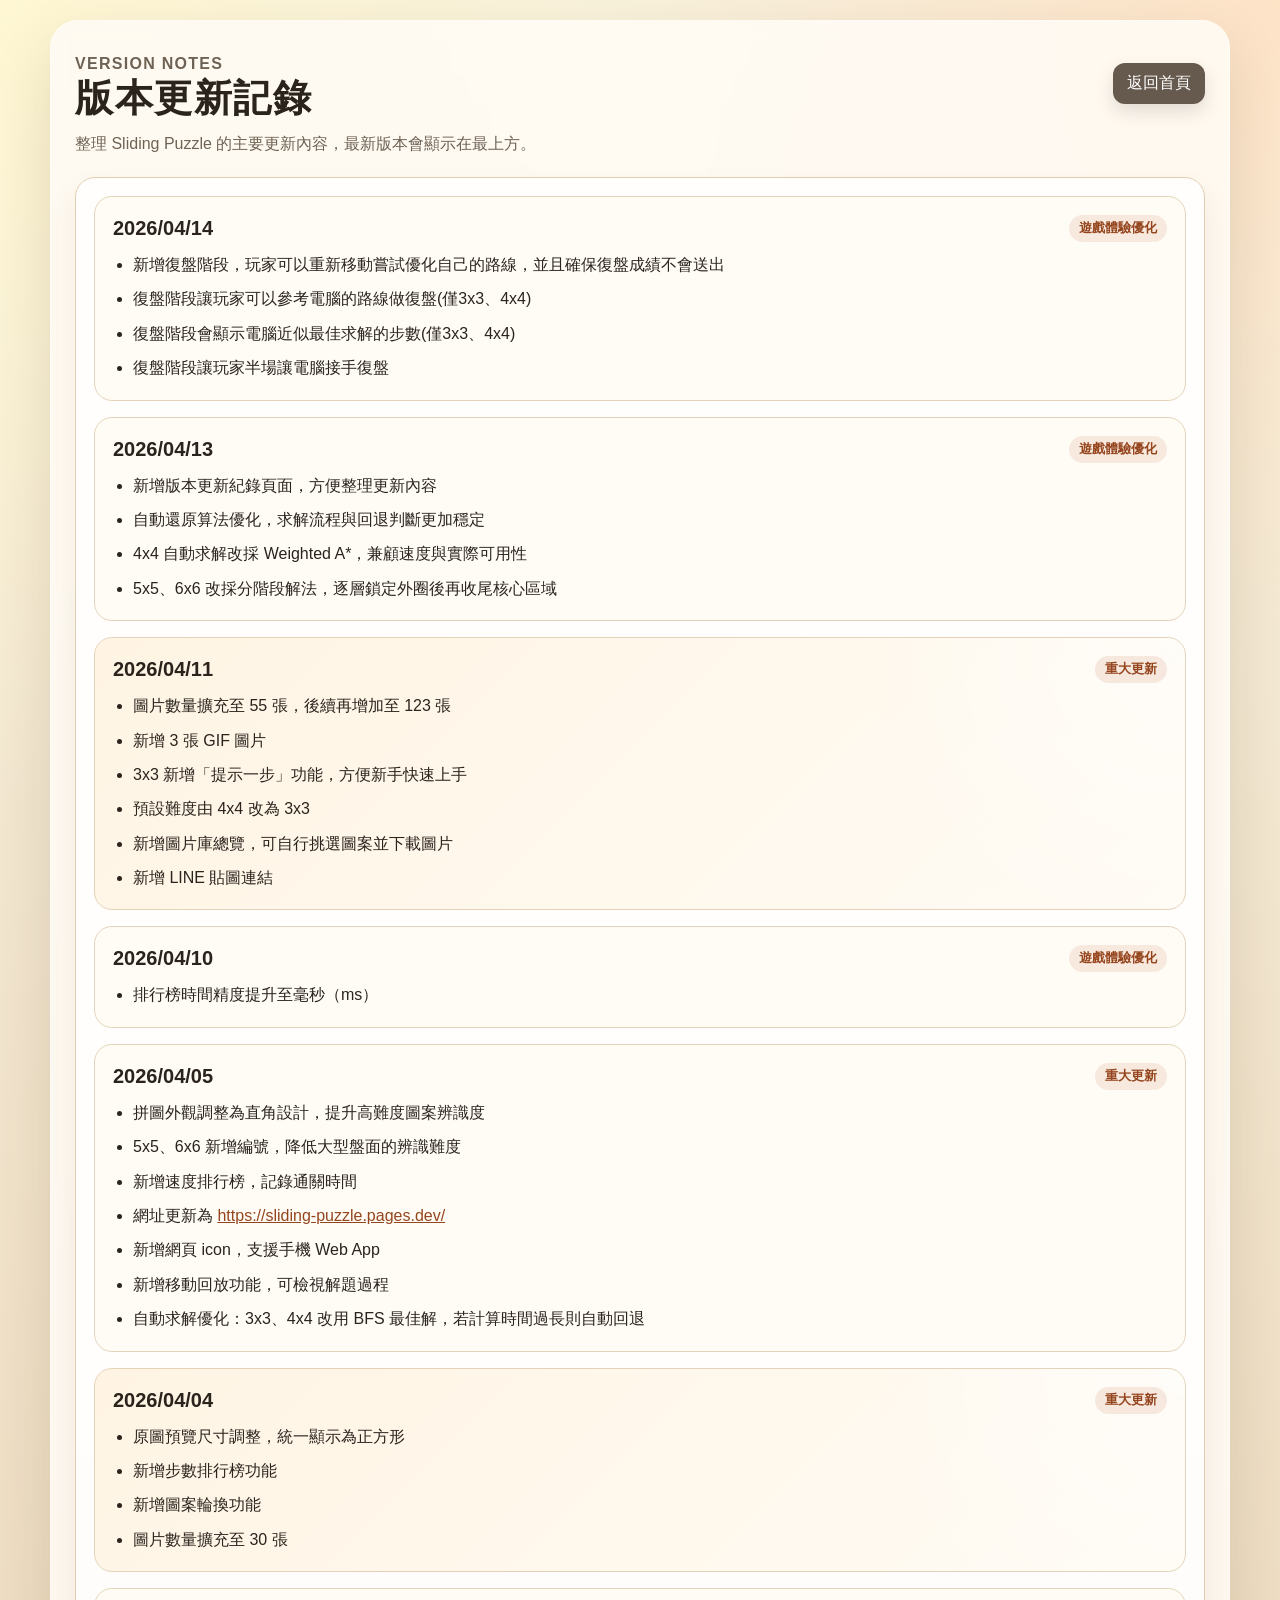
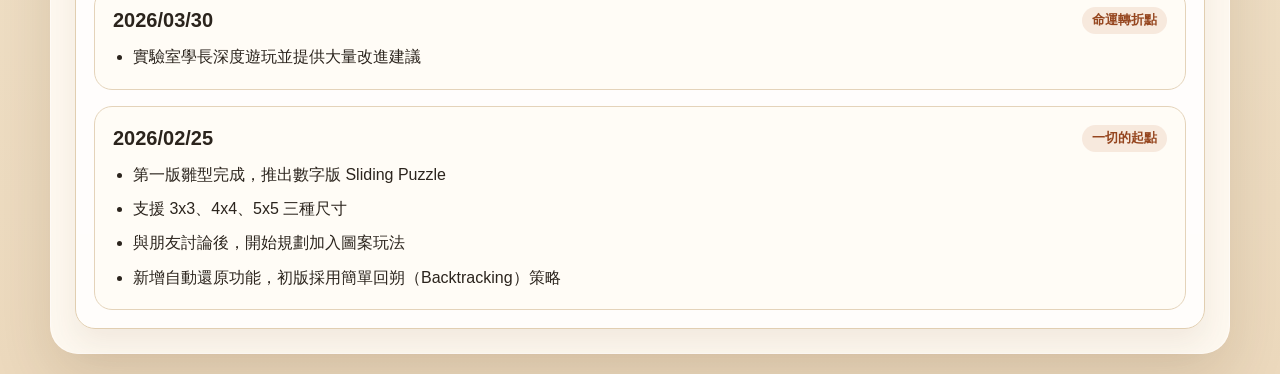
==== changelog.html @ 1080f8a4 "復盤優化" ====
<!DOCTYPE html>
<html lang="zh-Hant">
<head>
  <meta charset="UTF-8">
  <meta name="viewport" content="width=device-width, initial-scale=1.0, maximum-scale=1.0, user-scalable=no">
  <title>版本更新 | Sliding Puzzle</title>
  <link rel="stylesheet" href="styles.css">
  <link rel="icon" href="/icon.png">
  <link rel="apple-touch-icon" href="/icon.png">
</head>
<body>
  <main class="app">
    <header class="header">
      <div class="header-top">
        <div>
          <p class="promo-eyebrow">Version Notes</p>
          <h1>版本更新記錄</h1>
          <p>整理 Sliding Puzzle 的主要更新內容，最新版本會顯示在最上方。</p>
        </div>
        <div class="promo-actions">
          <a class="button-link button-link-secondary" href="index.html">返回首頁</a>
        </div>
      </div>
    </header>

    <section class="panel changelog-panel" aria-label="版本更新記錄">
      <div class="changelog-list">
        <article class="changelog-entry">
          <div class="changelog-heading">
            <h2>2026/04/14</h2>
            <span class="changelog-badge">遊戲體驗優化</span>
          </div>
          <ul class="changelog-items">
            <li>新增復盤階段，玩家可以重新移動嘗試優化自己的路線，並且確保復盤成績不會送出</li>
            <li>復盤階段讓玩家可以參考電腦的路線做復盤(僅3x3、4x4)</li>
            <li>復盤階段會顯示電腦近似最佳求解的步數(僅3x3、4x4)</li>
            <li>復盤階段讓玩家半場讓電腦接手復盤</li>
          </ul>
        </article>

        <article class="changelog-entry">
          <div class="changelog-heading">
            <h2>2026/04/13</h2>
            <span class="changelog-badge">遊戲體驗優化</span>
          </div>
          <ul class="changelog-items">
            <li>新增版本更新紀錄頁面，方便整理更新內容</li>
            <li>自動還原算法優化，求解流程與回退判斷更加穩定</li>
            <li>4x4 自動求解改採 Weighted A*，兼顧速度與實際可用性</li>
            <li>5x5、6x6 改採分階段解法，逐層鎖定外圈後再收尾核心區域</li>
          </ul>
        </article>

        <article class="changelog-entry changelog-entry-major">
          <div class="changelog-heading">
            <h2>2026/04/11</h2>
            <span class="changelog-badge">重大更新</span>
          </div>
          <ul class="changelog-items">
            <li>圖片數量擴充至 55 張，後續再增加至 123 張</li>
            <li>新增 3 張 GIF 圖片</li>
            <li>3x3 新增「提示一步」功能，方便新手快速上手</li>
            <li>預設難度由 4x4 改為 3x3</li>
            <li>新增圖片庫總覽，可自行挑選圖案並下載圖片</li>
            <li>新增 LINE 貼圖連結</li>
          </ul>
        </article>

        <article class="changelog-entry">
          <div class="changelog-heading">
            <h2>2026/04/10</h2>
            <span class="changelog-badge">遊戲體驗優化</span>
          </div>
          <ul class="changelog-items">
            <li>排行榜時間精度提升至毫秒（ms）</li>
          </ul>
        </article>

        <article class="changelog-entry">
          <div class="changelog-heading">
            <h2>2026/04/05</h2>
            <span class="changelog-badge">重大更新</span>
          </div>
          <ul class="changelog-items">
            <li>拼圖外觀調整為直角設計，提升高難度圖案辨識度</li>
            <li>5x5、6x6 新增編號，降低大型盤面的辨識難度</li>
            <li>新增速度排行榜，記錄通關時間</li>
            <li>網址更新為 <a href="https://sliding-puzzle.pages.dev/" target="_blank" rel="noreferrer noopener">https://sliding-puzzle.pages.dev/</a></li>
            <li>新增網頁 icon，支援手機 Web App</li>
            <li>新增移動回放功能，可檢視解題過程</li>
            <li>自動求解優化：3x3、4x4 改用 BFS 最佳解，若計算時間過長則自動回退</li>
          </ul>
        </article>

        <article class="changelog-entry changelog-entry-major">
          <div class="changelog-heading">
            <h2>2026/04/04</h2>
            <span class="changelog-badge">重大更新</span>
          </div>
          <ul class="changelog-items">
            <li>原圖預覽尺寸調整，統一顯示為正方形</li>
            <li>新增步數排行榜功能</li>
            <li>新增圖案輪換功能</li>
            <li>圖片數量擴充至 30 張</li>
          </ul>
        </article>

        <article class="changelog-entry">
          <div class="changelog-heading">
            <h2>2026/03/30</h2>
            <span class="changelog-badge">命運轉折點</span>
          </div>
          <ul class="changelog-items">
            <li>實驗室學長深度遊玩並提供大量改進建議</li>
          </ul>
        </article>

        <article class="changelog-entry">
          <div class="changelog-heading">
            <h2>2026/02/25</h2>
            <span class="changelog-badge">一切的起點</span>
          </div>
          <ul class="changelog-items">
            <li>第一版雛型完成，推出數字版 Sliding Puzzle</li>
            <li>支援 3x3、4x4、5x5 三種尺寸</li>
            <li>與朋友討論後，開始規劃加入圖案玩法</li>
            <li>新增自動還原功能，初版採用簡單回朔（Backtracking）策略</li>
          </ul>
        </article>
      </div>
    </section>
  </main>
</body>
</html>
---- styles.css ----
:root {
  --bg-top: #f8f1de;
  --bg-bottom: #ecd9bd;
  --panel: rgba(255, 251, 244, 0.9);
  --panel-border: #e1ceb1;
  --ink: #2b241d;
  --muted: #6e6254;
  --accent: #bc5d2d;
  --accent-dark: #95451e;
  --secondary: #66594d;
  --secondary-dark: #51463d;
  --success: #2f7b57;
  --success-dark: #235b40;
  --grid: #e6d7bf;
  --tile: #fffdf8;
  --highlight: #fff1dc;
}

* {
  box-sizing: border-box;
}

body {
  margin: 0;
  min-height: 100vh;
  font-family: "Segoe UI", "Noto Sans TC", sans-serif;
  color: var(--ink);
  background:
    radial-gradient(circle at top left, rgba(255, 247, 210, 0.95) 0%, transparent 34%),
    radial-gradient(circle at top right, rgba(255, 224, 193, 0.8) 0%, transparent 28%),
    linear-gradient(180deg, var(--bg-top) 0%, var(--bg-bottom) 100%);
  padding: 20px;
}

.app {
  width: min(1180px, 100%);
  margin: 0 auto;
  background: var(--panel);
  backdrop-filter: blur(10px);
  border: 1px solid rgba(255, 255, 255, 0.45);
  border-radius: 28px;
  padding: 24px;
  box-shadow: 0 24px 60px rgba(73, 46, 16, 0.14);
  overflow-x: clip;
}

.header h1 {
  margin: 0;
  font-size: clamp(2rem, 3vw, 2.6rem);
  letter-spacing: 0.04em;
}

.header-top {
  display: flex;
  justify-content: space-between;
  gap: 18px;
  align-items: flex-start;
}

.header p {
  margin: 10px 0 0;
  color: var(--muted);
  font-size: 1rem;
}

.button-link {
  display: inline-flex;
  align-items: center;
  justify-content: center;
  text-decoration: none;
  border-radius: 12px;
  transition:
    transform 0.12s ease,
    background-color 0.15s ease,
    box-shadow 0.15s ease;
}

.spotlight-grid {
  display: grid;
  grid-template-columns: repeat(2, minmax(0, 1fr));
  gap: 18px;
  margin-top: 22px;
}

.promo-eyebrow {
  margin: 0;
  color: var(--accent-dark);
  font-size: 0.84rem;
  font-weight: 800;
  letter-spacing: 0.08em;
  text-transform: uppercase;
}

.promo-card h2,
.media-detail-title {
  margin: 8px 0 0;
  font-size: clamp(1.3rem, 2vw, 1.7rem);
}

.promo-copy,
.media-detail-text {
  margin: 10px 0 0;
  color: var(--muted);
  line-height: 1.7;
}

.promo-actions,
.selected-actions {
  display: flex;
  flex-wrap: wrap;
  gap: 10px;
  margin-top: 18px;
}

.compact-links {
  gap: 12px;
}

.spotlight-link {
  min-height: 52px;
  font-weight: 800;
  font-size: 1rem;
}

.spotlight-link-full {
  grid-column: 1 / -1;
}

.layout {
  display: grid;
  grid-template-columns: minmax(300px, 360px) minmax(0, 1fr);
  gap: 22px;
  margin-top: 22px;
  align-items: start;
}

.sidebar,
.game-area {
  min-width: 0;
}

.sidebar {
  display: grid;
  gap: 16px;
}

.panel {
  background: rgba(255, 255, 255, 0.74);
  border: 1px solid var(--panel-border);
  border-radius: 20px;
  padding: 18px;
  box-shadow: 0 14px 30px rgba(83, 57, 27, 0.08);
}

.panel-header {
  display: flex;
  justify-content: space-between;
  gap: 12px;
  align-items: center;
}

.panel-header h2 {
  margin: 0;
  font-size: 1.1rem;
}

.panel-actions {
  display: flex;
  flex-wrap: wrap;
  gap: 10px;
  justify-content: flex-end;
}

.field-group + .field-group {
  margin-top: 16px;
}

.field-group label,
.status-label {
  display: inline-block;
  font-weight: 700;
  margin-bottom: 8px;
}

.field-hint {
  margin: 8px 0 0;
  color: var(--muted);
  font-size: 0.9rem;
  min-height: 1.3em;
}

.inline-field {
  display: flex;
  gap: 10px;
}

input,
select,
button {
  font: inherit;
}

input,
select {
  width: 100%;
  border: 1px solid #d6c4a9;
  border-radius: 12px;
  padding: 10px 12px;
  background: #fffdf9;
  color: var(--ink);
}

button {
  border: 1px solid transparent;
  border-radius: 12px;
  padding: 10px 14px;
  color: #fff;
  background: var(--accent);
  cursor: pointer;
  transition:
    transform 0.12s ease,
    background-color 0.15s ease,
    box-shadow 0.15s ease;
  box-shadow: 0 8px 18px rgba(188, 93, 45, 0.22);
}

button:hover:not(:disabled),
.button-link:hover {
  transform: translateY(-1px);
  background: var(--accent-dark);
}

button:disabled {
  opacity: 0.55;
  cursor: not-allowed;
  transform: none;
  box-shadow: none;
}

.secondary-btn {
  background: var(--secondary);
  box-shadow: 0 8px 18px rgba(102, 89, 77, 0.18);
}

.secondary-btn:hover:not(:disabled) {
  background: var(--secondary-dark);
}

.button-link {
  padding: 10px 14px;
  color: #fff;
  background: var(--accent);
  box-shadow: 0 8px 18px rgba(188, 93, 45, 0.22);
}

.button-link-secondary {
  background: var(--secondary);
  box-shadow: 0 8px 18px rgba(102, 89, 77, 0.18);
}

.button-link-secondary:hover {
  background: var(--secondary-dark);
}

.success-btn {
  background: var(--success);
  box-shadow: 0 8px 18px rgba(47, 123, 87, 0.22);
}

.success-btn:hover:not(:disabled) {
  background: var(--success-dark);
}

.ghost-btn {
  color: var(--secondary);
  background: rgba(255, 255, 255, 0.8);
  border-color: #d8c6ad;
  box-shadow: none;
}

.ghost-btn:hover:not(:disabled) {
  background: #fff;
}

.button-row {
  margin-top: 18px;
  display: grid;
  gap: 10px;
}

.status-panel {
  display: grid;
  gap: 12px;
}

.status-actions {
  display: flex;
  flex-wrap: wrap;
  gap: 10px;
  justify-content: flex-end;
}

.status-actions button {
  min-width: 160px;
}

.replay-controls {
  display: flex;
  flex-wrap: wrap;
  align-items: center;
  justify-content: center;
  gap: 10px;
}

.replay-meta {
  color: var(--muted);
  font-weight: 700;
  font-size: 0.95rem;
}

.replay-status {
  min-width: 68px;
  text-align: center;
  color: var(--muted);
  font-weight: 700;
}

.replay-arrow-btn {
  width: 46px;
  min-width: 46px;
  height: 46px;
  padding: 0;
  font-size: 1.25rem;
  line-height: 1;
}

.review-mode-btn {
  min-width: 124px;
}

.replay-toggle-btn {
  min-width: 148px;
}

.review-solve-btn {
  min-width: 156px;
}

.status-item {
  display: flex;
  align-items: baseline;
  justify-content: space-between;
  gap: 12px;
  padding-bottom: 10px;
  border-bottom: 1px solid rgba(225, 206, 177, 0.75);
}

.status-item strong {
  font-size: 1.1rem;
}

.message,
.rank-update-status {
  margin: 0;
  min-height: 1.5em;
  font-weight: 700;
}

.message {
  color: var(--success-dark);
}

.rank-update-status {
  color: var(--muted);
  font-weight: 600;
}

.preview-frame {
  aspect-ratio: 1;
  width: min(100%, 300px);
  margin: 0 auto;
  border-radius: 18px;
  border: 1px solid #ead8bd;
  background:
    linear-gradient(45deg, rgba(232, 215, 190, 0.35) 25%, transparent 25%),
    linear-gradient(-45deg, rgba(232, 215, 190, 0.35) 25%, transparent 25%),
    linear-gradient(45deg, transparent 75%, rgba(232, 215, 190, 0.35) 75%),
    linear-gradient(-45deg, transparent 75%, rgba(232, 215, 190, 0.35) 75%);
  background-size: 28px 28px;
  background-position: 0 0, 0 14px, 14px -14px, -14px 0;
  display: grid;
  place-items: center;
  overflow: hidden;
}

.preview img {
  width: 100%;
  height: 100%;
  object-fit: contain;
  display: block;
  background: rgba(255, 255, 255, 0.8);
}

.game-area {
  display: grid;
  min-width: 0;
  gap: 16px;
}

.board-wrap {
  display: grid;
  place-items: center;
  min-height: 100%;
  width: 100%;
  min-width: 0;
  background:
    radial-gradient(circle at top, rgba(255, 249, 235, 0.8), rgba(255, 255, 255, 0.2)),
    rgba(250, 242, 231, 0.7);
  border: 1px solid var(--panel-border);
  border-radius: 24px;
  padding: 16px;
  overflow: hidden;
}

.board {
  width: min(100%, 720px);
  max-width: 100%;
  aspect-ratio: 1;
  display: grid;
  gap: 4px;
  padding: 8px;
  background: linear-gradient(180deg, #eadfcf 0%, var(--grid) 100%);
  border: 1px solid #dfceb4;
  border-radius: 12px;
  box-shadow: inset 0 1px 0 rgba(255, 255, 255, 0.55);
}

.board[data-size="5"],
.board[data-size="6"] {
  gap: 3px;
  padding: 6px;
}

.tile {
  position: relative;
  border: 0;
  border-radius: 0;
  background-color: var(--tile);
  background-repeat: no-repeat;
  background-origin: border-box;
  box-shadow:
    0 1px 0 rgba(0, 0, 0, 0.04),
    0 4px 10px rgba(65, 44, 24, 0.12);
  cursor: pointer;
  transition: transform 0.08s ease, box-shadow 0.12s ease;
  overflow: hidden;
}

.tile::after {
  content: "";
  position: absolute;
  inset: 0;
  border: 3px solid rgba(255, 255, 255, 0);
  pointer-events: none;
}

.tile.hint-target::after {
  animation: hint-flash 3s linear 1;
}

.tile:hover {
  transform: translateY(-1px);
  box-shadow:
    0 1px 0 rgba(0, 0, 0, 0.04),
    0 6px 14px rgba(65, 44, 24, 0.16);
}

.tile:focus-visible {
  outline: 3px solid #4f9dff;
  outline-offset: 2px;
}

.tile.empty {
  background: rgba(255, 255, 255, 0.25);
  border: 1px dashed rgba(111, 98, 83, 0.34);
  box-shadow: none;
  cursor: default;
}

.tile-index {
  position: absolute;
  top: 4px;
  left: 4px;
  min-width: 1.8em;
  padding: 1px 4px;
  background: rgba(43, 36, 29, 0.74);
  color: #fff;
  font-size: clamp(0.55rem, 1.8vw, 0.72rem);
  line-height: 1.2;
  text-align: center;
  pointer-events: none;
}

.tile.empty .tile-index {
  background: rgba(102, 89, 77, 0.68);
}

@keyframes hint-flash {
  0%, 8%, 16%, 24%, 32%, 40%, 48%, 56%, 64%, 72%, 80%, 88% {
    border-color: rgba(255, 255, 255, 0.96);
    box-shadow: inset 0 0 0 1px rgba(255, 255, 255, 0.96);
  }

  8.01%, 16.01%, 24.01%, 32.01%, 40.01%, 48.01%, 56.01%, 64.01%, 72.01%, 80.01%, 88.01%, 100% {
    border-color: rgba(255, 255, 255, 0);
    box-shadow: none;
  }
}

.leaderboard-panel {
  margin-top: 22px;
}

.leaderboard-list {
  list-style: none;
  padding: 0;
  margin: 14px 0 0;
  display: grid;
  gap: 10px;
}

.leaderboard-item {
  display: grid;
  grid-template-columns: auto minmax(0, 1fr);
  gap: 10px 12px;
  align-items: center;
  padding: 12px 14px;
  border-radius: 14px;
  background: rgba(255, 248, 238, 0.9);
  border: 1px solid #ead8bf;
}

.leaderboard-item.current-player {
  background: var(--highlight);
}

.leaderboard-rank {
  width: 30px;
  height: 30px;
  display: grid;
  place-items: center;
  border-radius: 999px;
  font-weight: 800;
  background: #fff;
  border: 1px solid #e6d4bc;
}

.leaderboard-name {
  font-weight: 700;
}

.leaderboard-meta {
  color: var(--muted);
  font-size: 0.92rem;
}

.leaderboard-empty {
  color: var(--muted);
  text-align: center;
  padding: 14px;
  border: 1px dashed #dbc7ad;
  border-radius: 14px;
}

.changelog-panel {
  margin-top: 22px;
}

.changelog-list {
  display: grid;
  gap: 16px;
}

.changelog-entry {
  padding: 18px;
  border-radius: 18px;
  border: 1px solid #e4d3ba;
  background: rgba(255, 252, 246, 0.92);
}

.changelog-entry-major {
  background:
    radial-gradient(circle at top right, rgba(255, 255, 255, 0.55), transparent 28%),
    linear-gradient(135deg, rgba(255, 244, 227, 0.98), rgba(255, 251, 244, 0.98));
}

.changelog-heading {
  display: flex;
  flex-wrap: wrap;
  align-items: center;
  justify-content: space-between;
  gap: 10px;
  margin-bottom: 10px;
}

.changelog-heading h2 {
  margin: 0;
  font-size: 1.25rem;
}

.changelog-badge {
  padding: 5px 10px;
  border-radius: 999px;
  background: rgba(188, 93, 45, 0.12);
  color: var(--accent-dark);
  font-size: 0.8rem;
  font-weight: 800;
}

.changelog-items {
  margin: 0;
  padding-left: 20px;
  display: grid;
  gap: 8px;
  line-height: 1.65;
}

.changelog-items a {
  color: var(--accent-dark);
}

.gallery-grid-panel,
.media-detail-panel {
  margin-top: 22px;
}

.gallery-status {
  margin: 0;
}

.media-grid {
  display: grid;
  grid-template-columns: repeat(auto-fill, minmax(132px, 1fr));
  gap: 14px;
  margin-top: 14px;
}

.media-card {
  border: 1px solid #dfceb6;
  border-radius: 18px;
  padding: 10px;
  background: rgba(255, 255, 255, 0.88);
  box-shadow: none;
  color: var(--ink);
  display: grid;
  gap: 10px;
}

.media-card.active {
  border-color: var(--accent);
  background: #fff7ee;
  box-shadow: 0 10px 24px rgba(188, 93, 45, 0.14);
}

.media-thumb {
  width: 100%;
  aspect-ratio: 1;
  object-fit: cover;
  display: block;
  border-radius: 12px;
  background: rgba(244, 237, 226, 0.95);
}

.media-card-meta {
  display: grid;
  gap: 6px;
  text-align: left;
}

.media-inline-detail {
  grid-column: 1 / -1;
  border: 1px solid #e7d6bd;
  border-radius: 20px;
  padding: 16px;
  background: rgba(255, 250, 242, 0.96);
  box-shadow: inset 0 1px 0 rgba(255, 255, 255, 0.7);
}

.media-type-badge {
  width: fit-content;
  padding: 4px 8px;
  border-radius: 999px;
  background: rgba(188, 93, 45, 0.12);
  color: var(--accent-dark);
  font-size: 0.78rem;
  font-weight: 700;
}

.media-detail-layout {
  display: grid;
  grid-template-columns: minmax(0, 1.05fr) minmax(280px, 0.95fr);
  gap: 18px;
  align-items: start;
}

.media-preview-frame {
  aspect-ratio: 1;
  border-radius: 20px;
  overflow: hidden;
  border: 1px solid #ead8bd;
  background:
    linear-gradient(45deg, rgba(232, 215, 190, 0.32) 25%, transparent 25%),
    linear-gradient(-45deg, rgba(232, 215, 190, 0.32) 25%, transparent 25%),
    linear-gradient(45deg, transparent 75%, rgba(232, 215, 190, 0.32) 75%),
    linear-gradient(-45deg, transparent 75%, rgba(232, 215, 190, 0.32) 75%);
  background-size: 28px 28px;
  background-position: 0 0, 0 14px, 14px -14px, -14px 0;
}

.media-preview {
  width: 100%;
  height: 100%;
  object-fit: contain;
  display: block;
  background: rgba(255, 255, 255, 0.82);
}

.media-detail-copy {
  display: grid;
  gap: 10px;
  align-content: start;
}

@media (max-width: 960px) {
  .spotlight-grid,
  .media-detail-layout {
    grid-template-columns: 1fr;
  }

  .compact-links {
    grid-template-columns: repeat(2, minmax(0, 1fr));
  }

  .layout {
    grid-template-columns: 1fr;
  }

  .board {
    width: min(100%, 680px);
  }
}

@media (max-width: 600px) {
  body {
    padding: 12px;
  }

  .app {
    padding: 16px;
    border-radius: 20px;
  }

  .panel,
  .board-wrap {
    padding: 14px;
  }

  .game-area {
    gap: 14px;
  }

  .inline-field,
  .panel-header,
  .header-top {
    flex-direction: column;
    align-items: stretch;
  }

  .panel-actions {
    justify-content: stretch;
  }

  .panel-actions button {
    width: 100%;
  }

  .status-actions {
    justify-content: stretch;
  }

  .status-actions button {
    width: 100%;
    min-width: 0;
  }

  .replay-controls {
    gap: 8px;
  }

  .board {
    width: 100%;
    gap: 3px;
    padding: 6px;
    border-radius: 10px;
  }

  .board[data-size="5"],
  .board[data-size="6"] {
    gap: 2px;
    padding: 5px;
  }

  .tile-index {
    top: 2px;
    left: 2px;
    padding: 1px 3px;
    font-size: 0.52rem;
  }

  .leaderboard-panel {
    margin-top: 16px;
  }

  .spotlight-grid,
  .gallery-grid-panel,
  .media-detail-panel,
  .changelog-panel {
    margin-top: 16px;
  }

  .media-grid {
    grid-template-columns: repeat(2, minmax(0, 1fr));
  }

  .media-inline-detail {
    padding: 14px;
  }
}
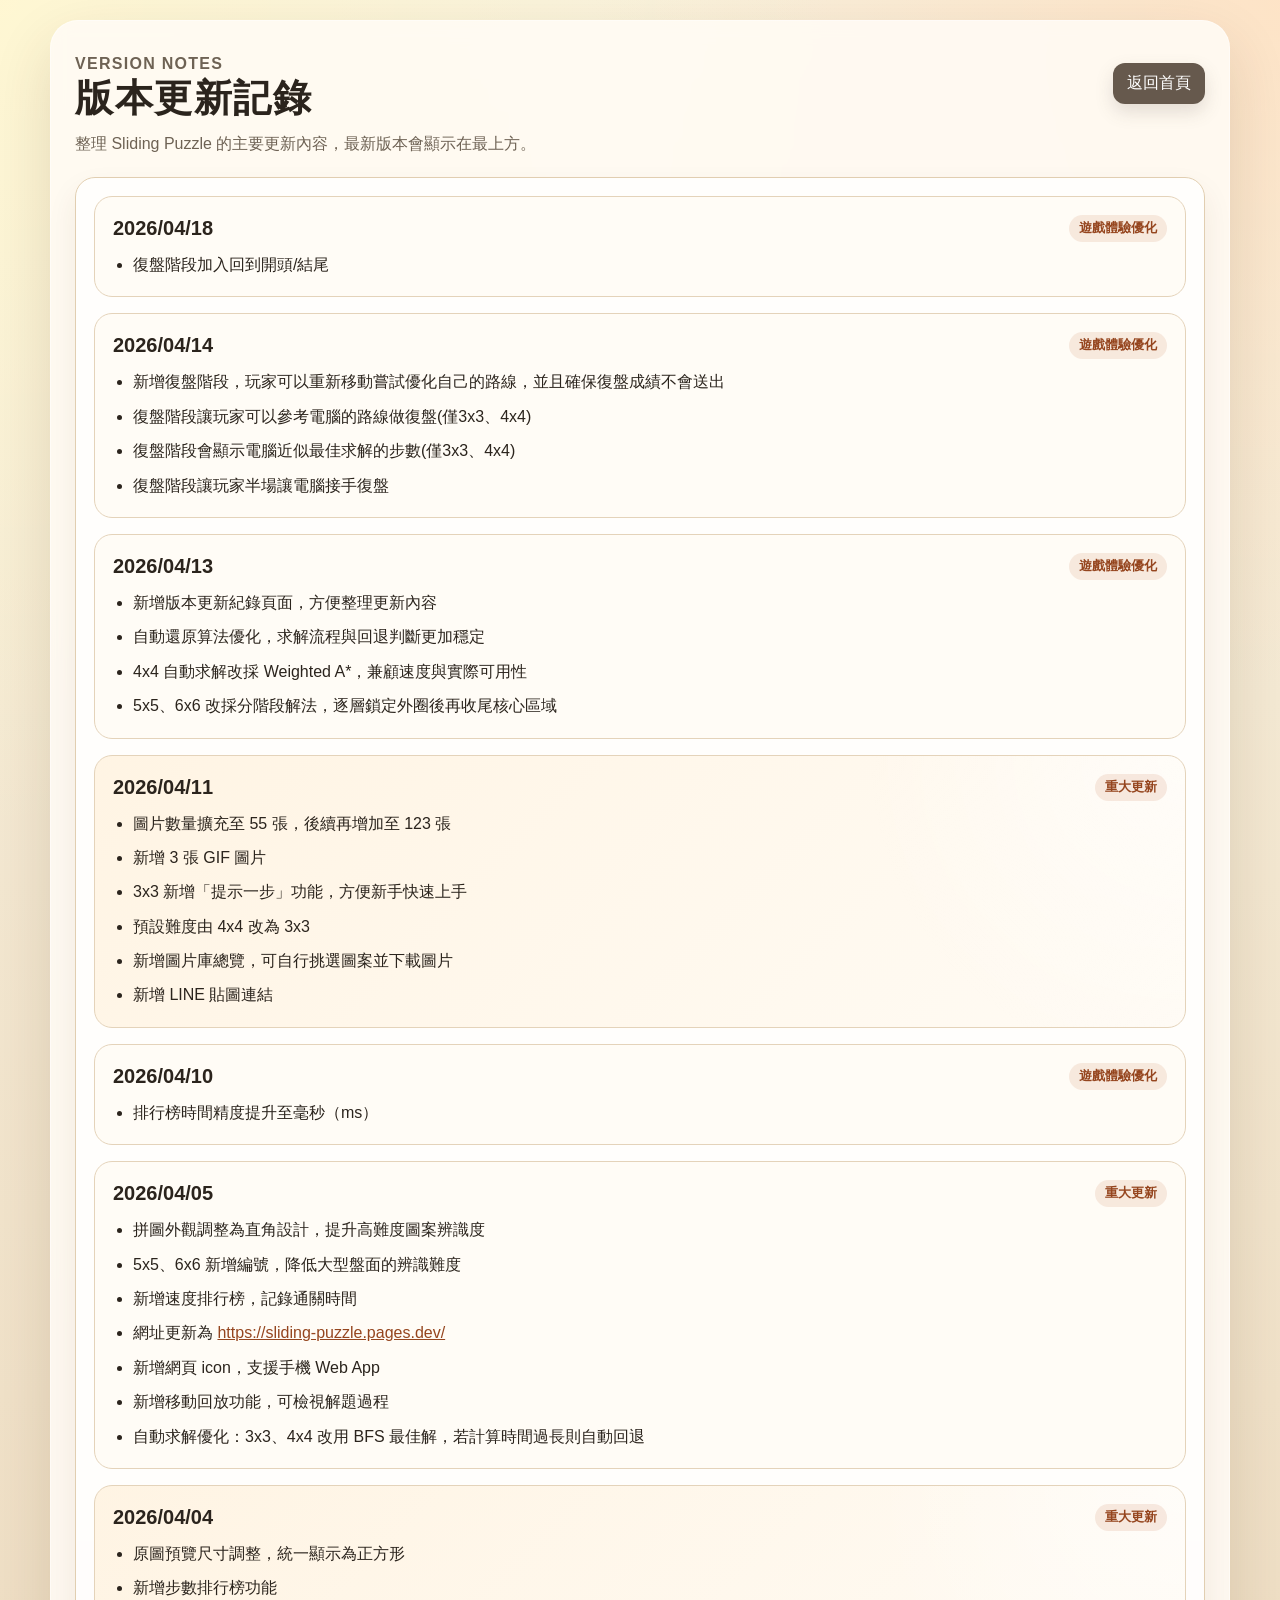
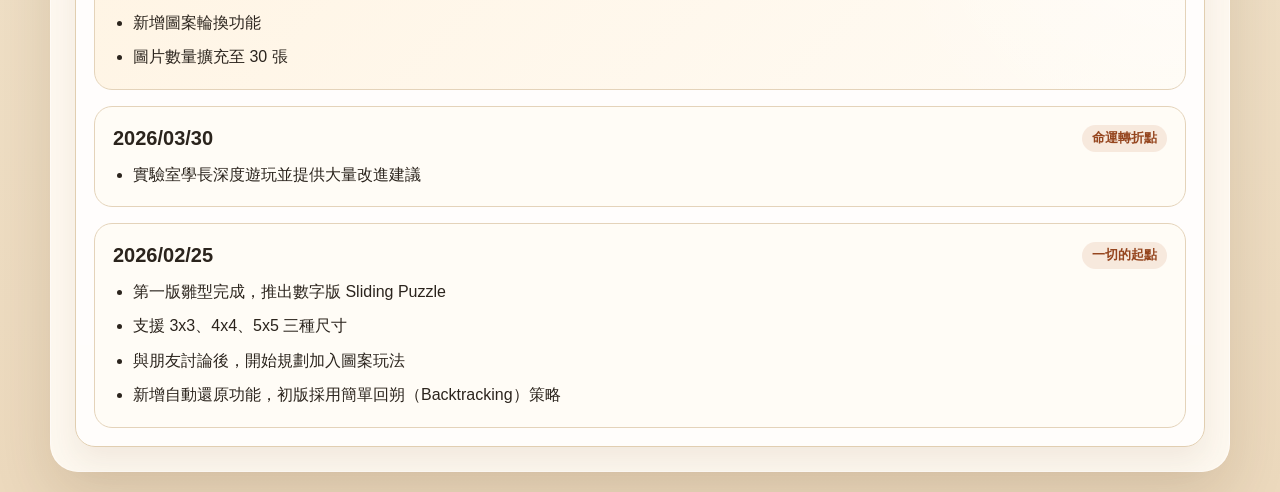
==== commit 9ab1aaf3: "內容" ====
--- a/changelog.html
+++ b/changelog.html
@@ -25,6 +25,16 @@
 
     <section class="panel changelog-panel" aria-label="版本更新記錄">
       <div class="changelog-list">
+        <article class="changelog-entry">
+          <div class="changelog-heading">
+            <h2>2026/04/18</h2>
+            <span class="changelog-badge">遊戲體驗優化</span>
+          </div>
+          <ul class="changelog-items">
+            <li>復盤階段加入回到開頭/結尾</li>
+          </ul>
+        </article>
+
         <article class="changelog-entry">
           <div class="changelog-heading">
             <h2>2026/04/14</h2>
--- a/styles.css
+++ b/styles.css
@@ -334,6 +334,26 @@
   line-height: 1;
 }
 
+#replayFirstBtn {
+  order: 1;
+}
+
+#replayPrevBtn {
+  order: 2;
+}
+
+#replayStatus {
+  order: 3;
+}
+
+#replayNextBtn {
+  order: 4;
+}
+
+#replayLastBtn {
+  order: 5;
+}
+
 .review-mode-btn {
   min-width: 124px;
 }
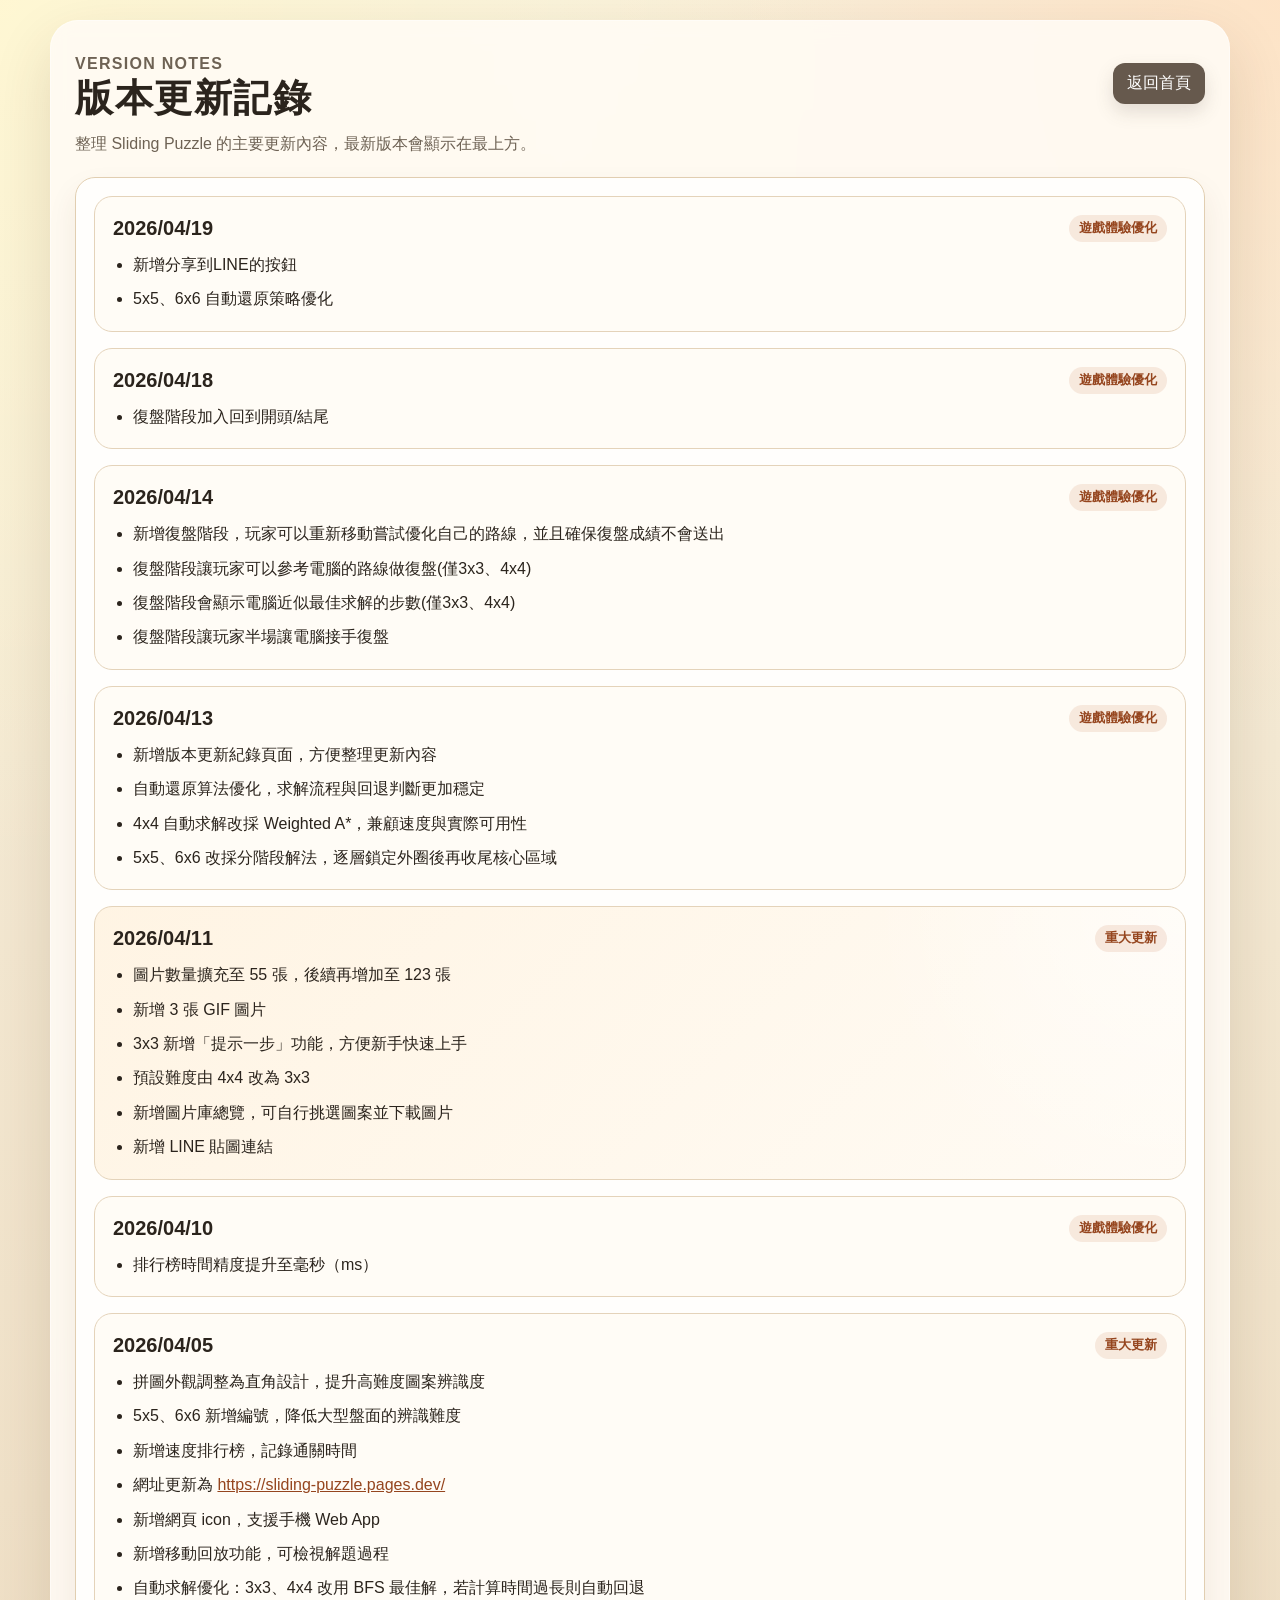
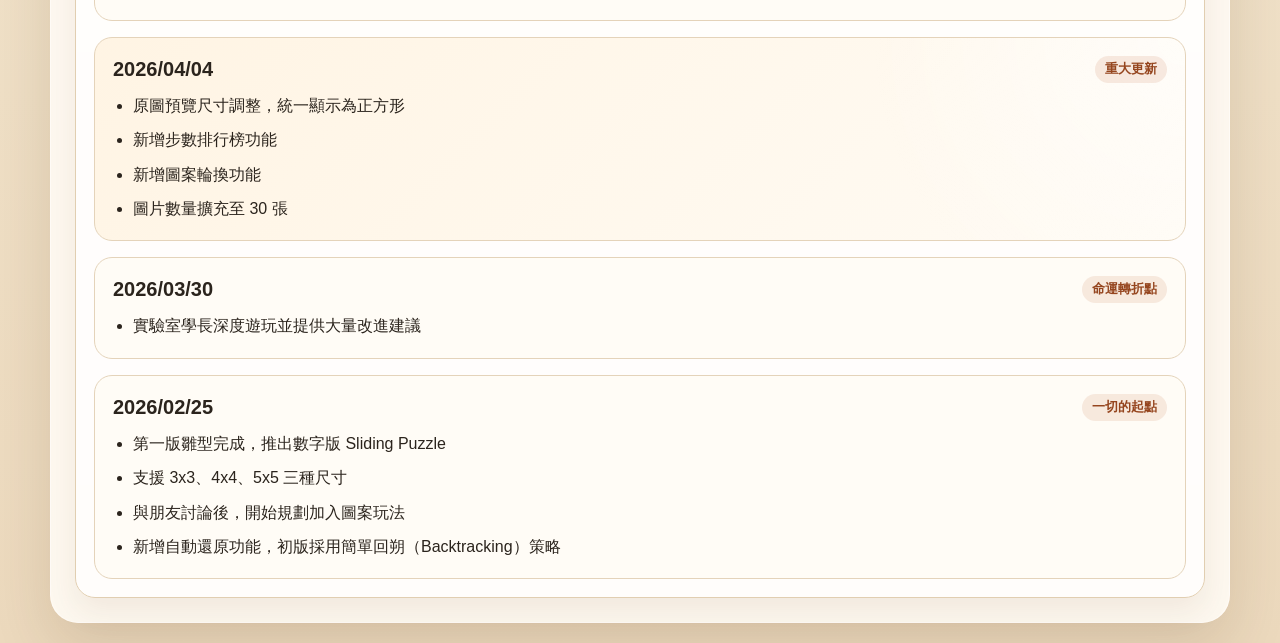
==== commit 2a2ae58c: "內容" ====
--- a/changelog.html
+++ b/changelog.html
@@ -25,6 +25,17 @@
 
     <section class="panel changelog-panel" aria-label="版本更新記錄">
       <div class="changelog-list">
+        <article class="changelog-entry">
+          <div class="changelog-heading">
+            <h2>2026/04/19</h2>
+            <span class="changelog-badge">遊戲體驗優化</span>
+          </div>
+          <ul class="changelog-items">
+            <li>新增分享到LINE的按鈕</li>
+            <li>5x5、6x6 自動還原策略優化</li>
+          </ul>
+        </article>
+
         <article class="changelog-entry">
           <div class="changelog-heading">
             <h2>2026/04/18</h2>
--- a/styles.css
+++ b/styles.css
@@ -112,6 +112,38 @@
   margin-top: 18px;
 }
 
+.line-share-link {
+  display: inline-flex;
+  align-items: center;
+  justify-content: center;
+  width: 48px;
+  min-width: 48px;
+  height: 48px;
+  padding: 4px;
+  border-radius: 14px;
+  background: rgba(255, 255, 255, 0.9);
+  border: 1px solid #d8c6ad;
+  box-shadow: 0 8px 18px rgba(102, 89, 77, 0.14);
+  transition:
+    transform 0.12s ease,
+    box-shadow 0.15s ease,
+    border-color 0.15s ease,
+    background-color 0.15s ease;
+}
+
+.line-share-link:hover {
+  transform: translateY(-1px);
+  background: #fff7ee;
+  border-color: #d4b996;
+  box-shadow: 0 10px 22px rgba(102, 89, 77, 0.18);
+}
+
+.line-share-link img {
+  display: block;
+  width: 40px;
+  height: 40px;
+}
+
 .compact-links {
   gap: 12px;
 }
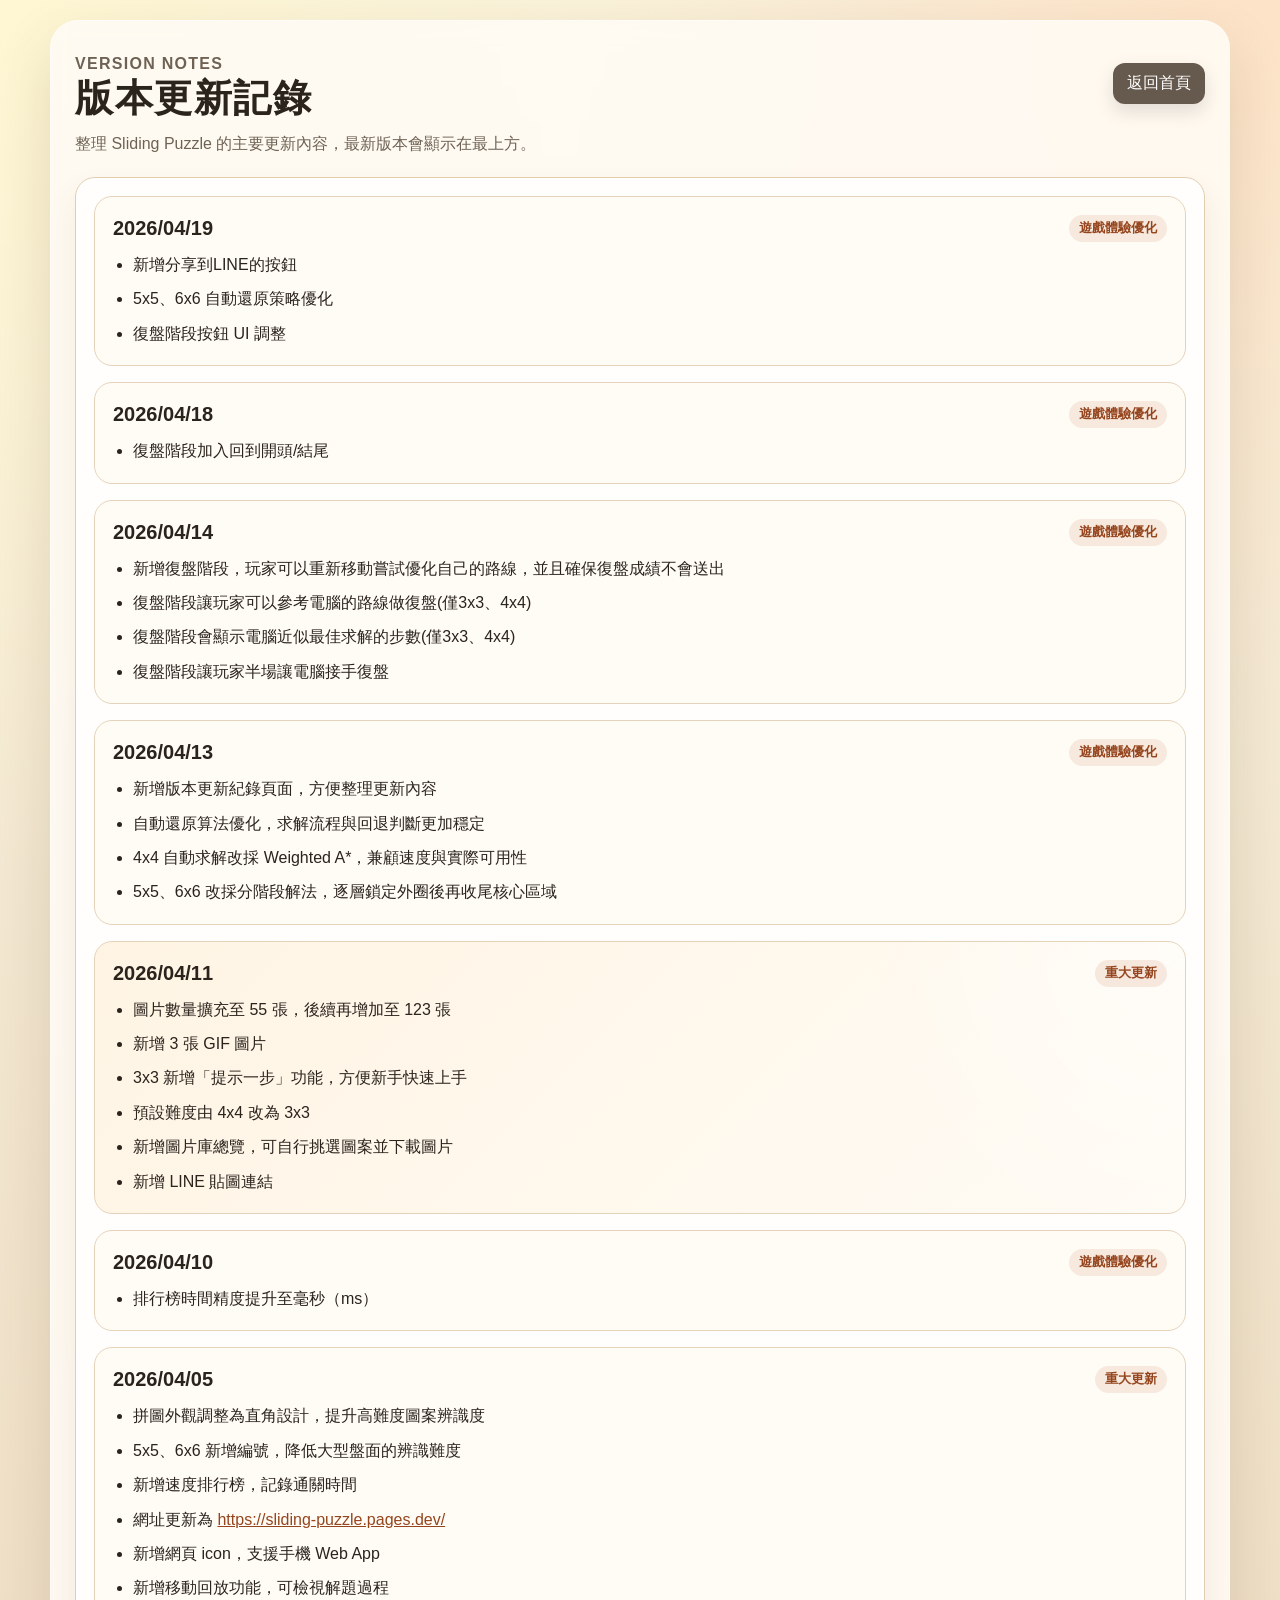
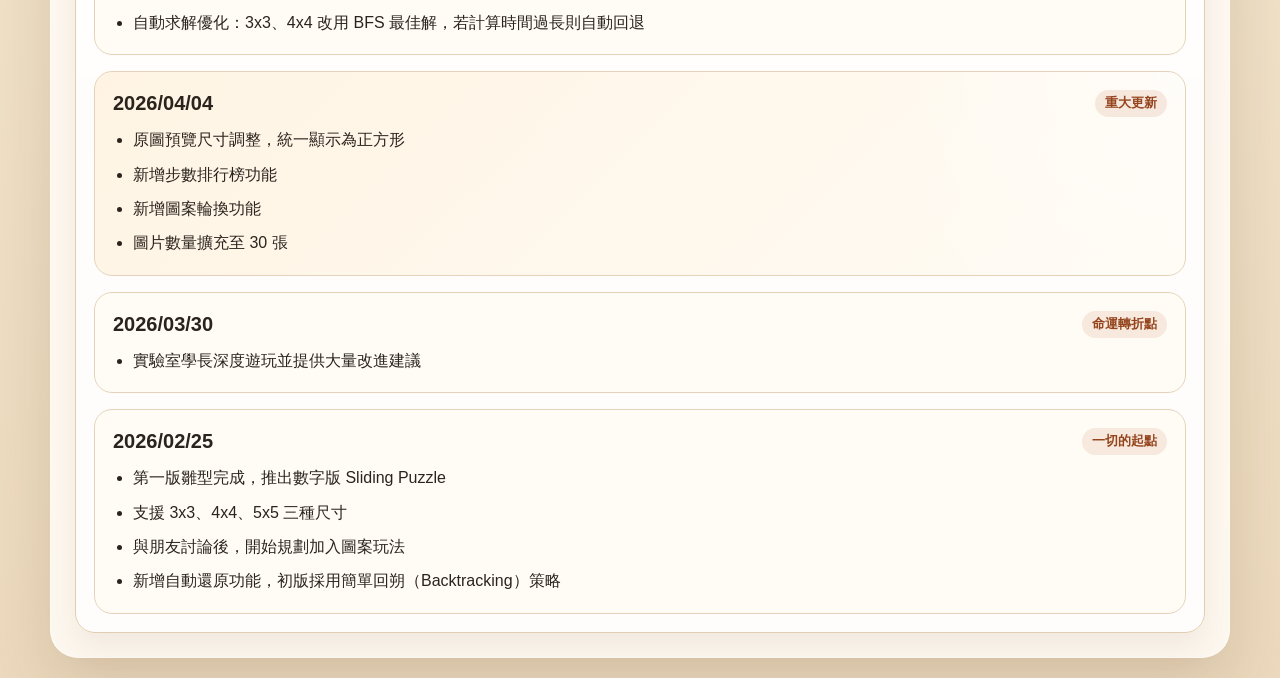
==== commit 60a0c3dd: "內容" ====
--- a/changelog.html
+++ b/changelog.html
@@ -33,6 +33,8 @@
           <ul class="changelog-items">
             <li>新增分享到LINE的按鈕</li>
             <li>5x5、6x6 自動還原策略優化</li>
+            <li>復盤階段按鈕 UI 調整</li>
+            
           </ul>
         </article>
 
--- a/styles.css
+++ b/styles.css
@@ -337,11 +337,30 @@
 }
 
 .replay-controls {
+  display: grid;
+  gap: 10px;
+  justify-items: center;
+}
+
+.replay-nav-row,
+.replay-reference-row,
+.replay-review-row {
   display: flex;
   flex-wrap: wrap;
   align-items: center;
   justify-content: center;
   gap: 10px;
+  width: 100%;
+}
+
+.replay-nav-row {
+  flex-wrap: nowrap;
+  gap: clamp(5px, 1.6vw, 10px);
+}
+
+.replay-reference-row:empty,
+.replay-review-row:empty {
+  display: none;
 }
 
 .replay-meta {
@@ -351,18 +370,19 @@
 }
 
 .replay-status {
-  min-width: 68px;
+  min-width: 58px;
   text-align: center;
   color: var(--muted);
   font-weight: 700;
+  font-size: clamp(0.82rem, 2.8vw, 0.95rem);
 }
 
 .replay-arrow-btn {
-  width: 46px;
-  min-width: 46px;
-  height: 46px;
+  width: clamp(34px, 9.5vw, 46px);
+  min-width: clamp(34px, 9.5vw, 46px);
+  height: clamp(34px, 9.5vw, 46px);
   padding: 0;
-  font-size: 1.25rem;
+  font-size: clamp(0.95rem, 3.8vw, 1.25rem);
   line-height: 1;
 }
 
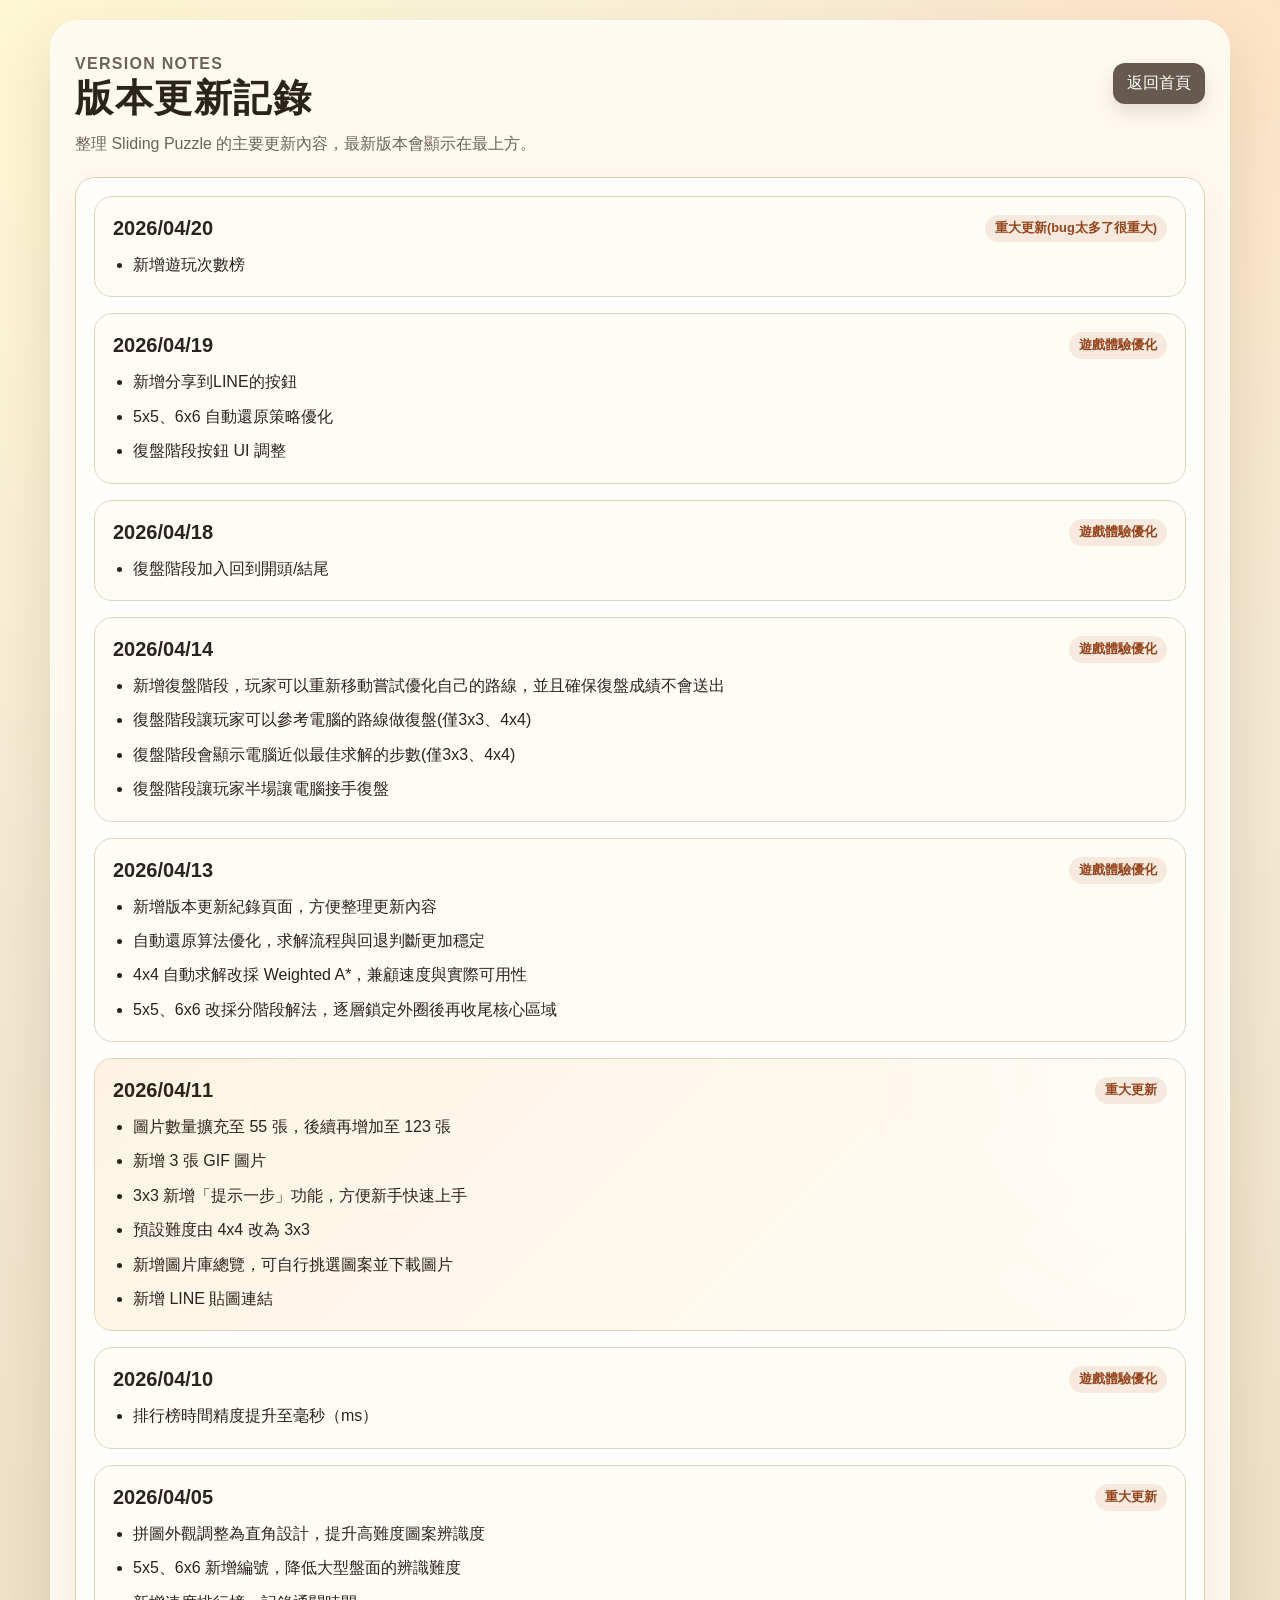
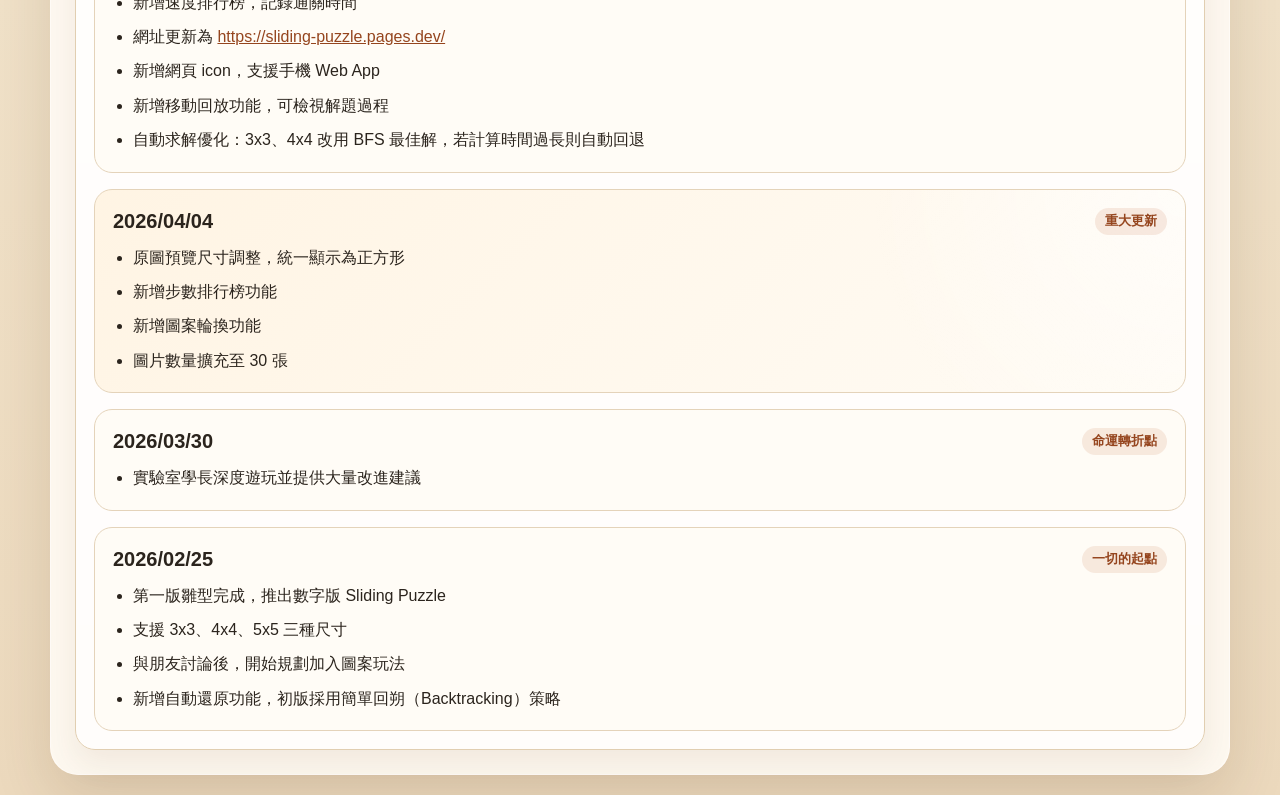
==== commit 3ab20a8d: "內容" ====
--- a/changelog.html
+++ b/changelog.html
@@ -25,6 +25,16 @@
 
     <section class="panel changelog-panel" aria-label="版本更新記錄">
       <div class="changelog-list">
+        <article class="changelog-entry">
+          <div class="changelog-heading">
+            <h2>2026/04/20</h2>
+            <span class="changelog-badge">重大更新(bug太多了很重大)</span>
+          </div>
+          <ul class="changelog-items">
+            <li>新增遊玩次數榜</li>
+          </ul>
+        </article>
+
         <article class="changelog-entry">
           <div class="changelog-heading">
             <h2>2026/04/19</h2>
--- a/styles.css
+++ b/styles.css
@@ -226,6 +226,17 @@
   gap: 10px;
 }
 
+.name-history-row {
+  display: grid;
+  grid-template-columns: minmax(0, 1fr) auto;
+  gap: 10px;
+  margin-top: 10px;
+}
+
+.name-history-row button {
+  white-space: nowrap;
+}
+
 input,
 select,
 button {
@@ -803,6 +814,26 @@
   align-content: start;
 }
 
+.gallery-size-picker {
+  display: flex;
+  flex-wrap: wrap;
+  align-items: center;
+  gap: 8px;
+  width: fit-content;
+  padding: 8px 10px;
+  border: 1px solid #e2cfb4;
+  border-radius: 14px;
+  background: rgba(255, 255, 255, 0.72);
+  color: var(--muted);
+  font-weight: 700;
+}
+
+.gallery-size-picker select {
+  min-width: 96px;
+  padding: 8px 30px 8px 10px;
+  border-radius: 10px;
+}
+
 @media (max-width: 960px) {
   .spotlight-grid,
   .media-detail-layout {
@@ -842,10 +873,15 @@
   }
 
   .inline-field,
+  .name-history-row,
   .panel-header,
   .header-top {
     flex-direction: column;
     align-items: stretch;
+  }
+
+  .name-history-row {
+    grid-template-columns: 1fr;
   }
 
   .panel-actions {
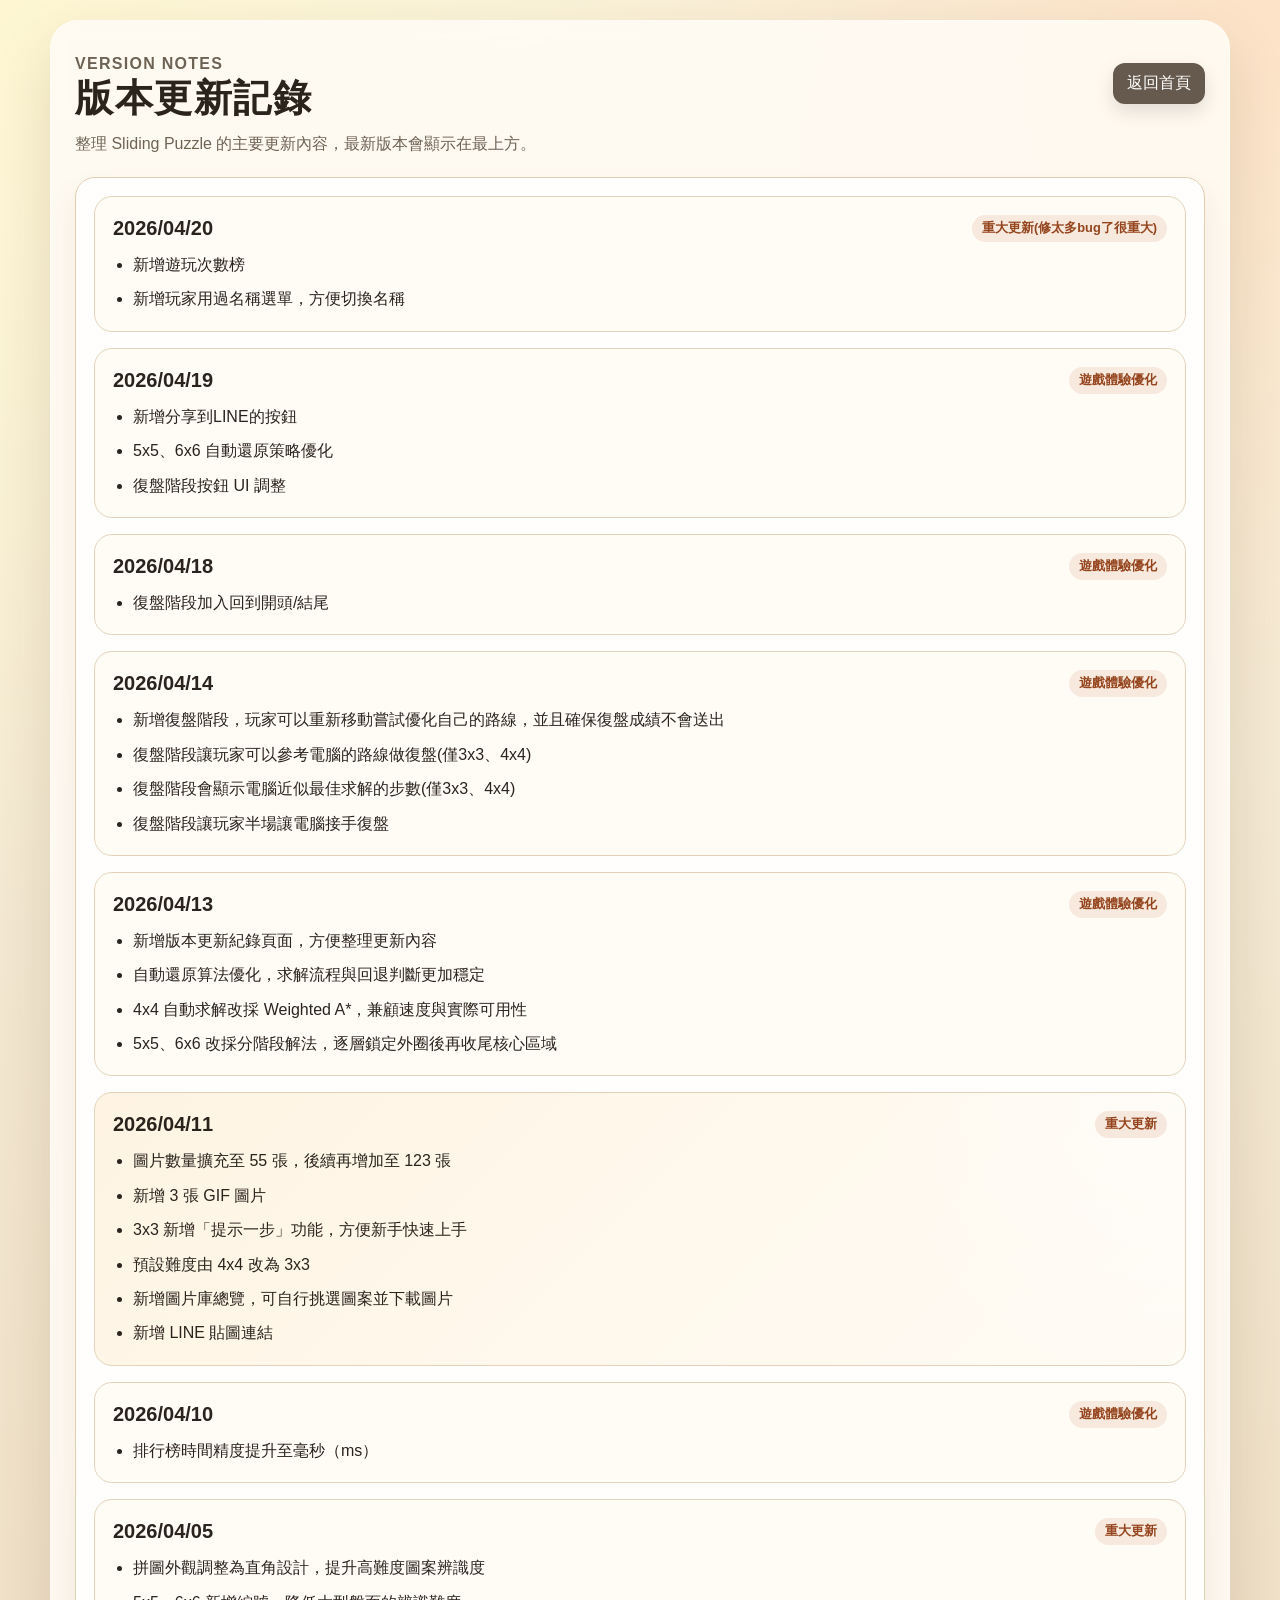
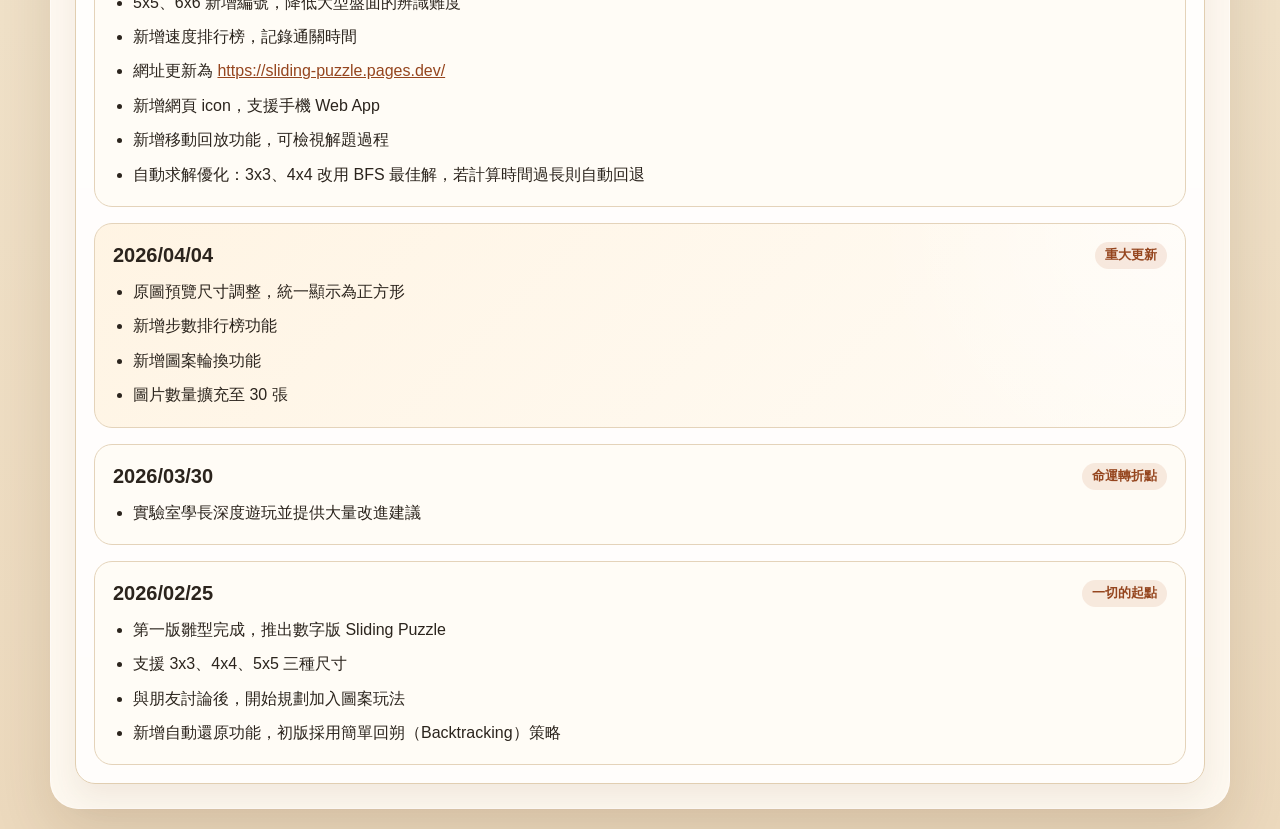
==== commit e0723d0c: "內容" ====
--- a/changelog.html
+++ b/changelog.html
@@ -28,10 +28,11 @@
         <article class="changelog-entry">
           <div class="changelog-heading">
             <h2>2026/04/20</h2>
-            <span class="changelog-badge">重大更新(bug太多了很重大)</span>
+            <span class="changelog-badge">重大更新(修太多bug了很重大)</span>
           </div>
           <ul class="changelog-items">
             <li>新增遊玩次數榜</li>
+            <li>新增玩家用過名稱選單，方便切換名稱</li>
           </ul>
         </article>
 
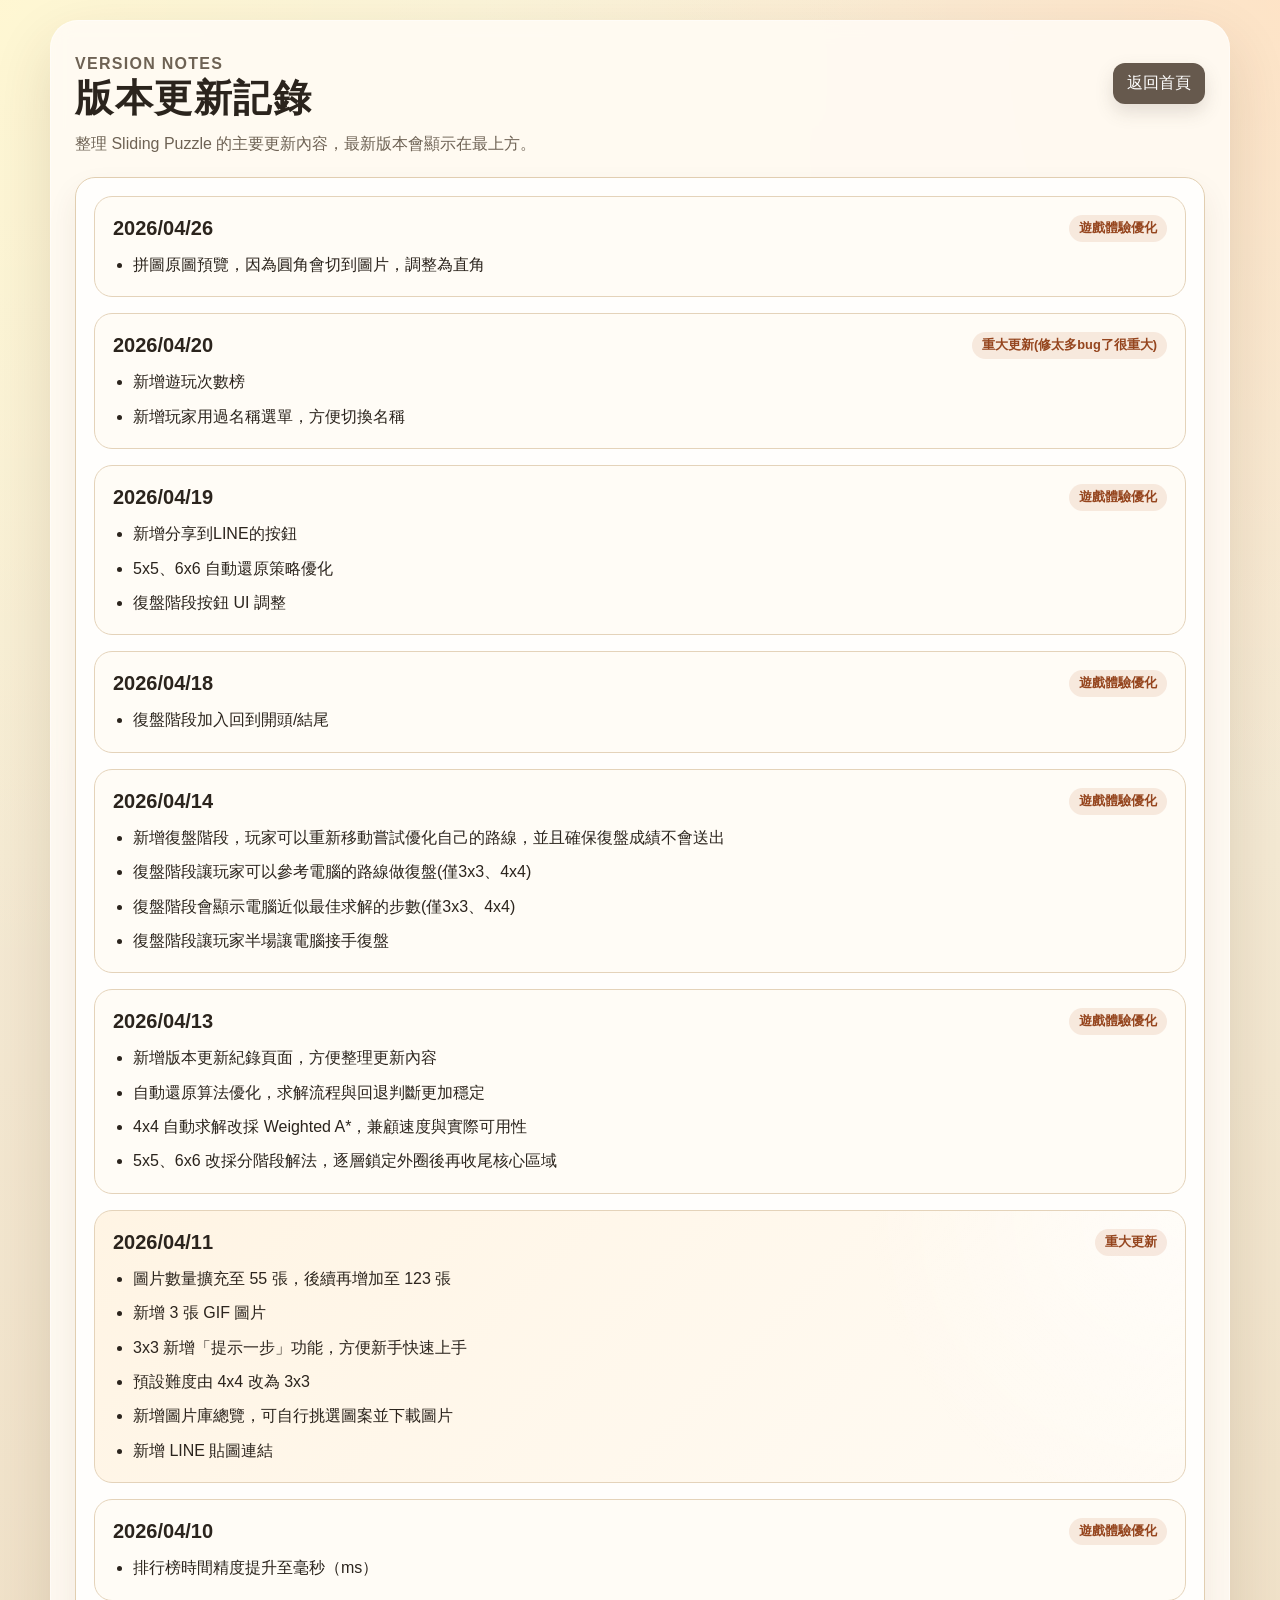
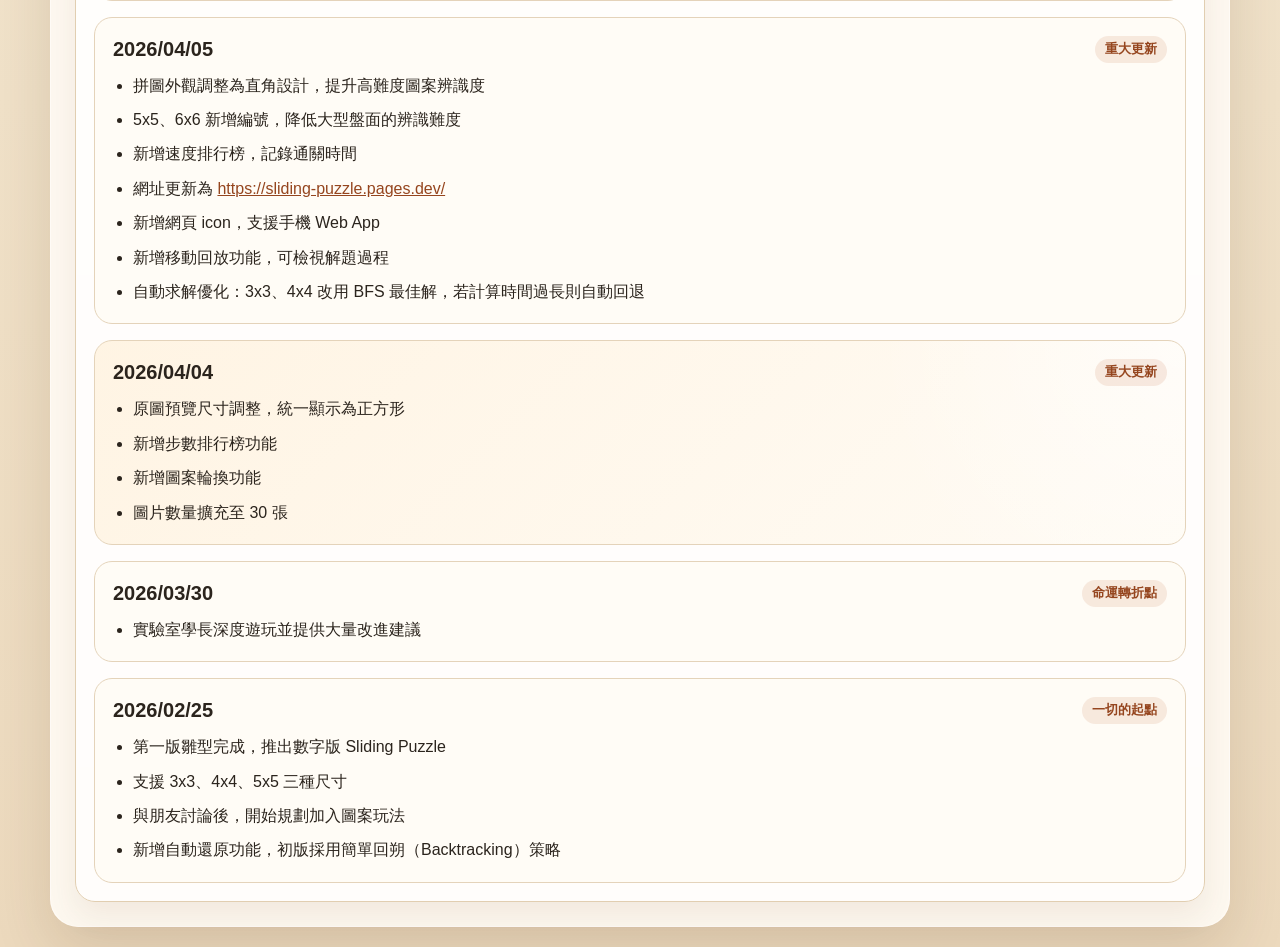
==== commit a91c860c: "內容" ====
--- a/changelog.html
+++ b/changelog.html
@@ -25,6 +25,17 @@
 
     <section class="panel changelog-panel" aria-label="版本更新記錄">
       <div class="changelog-list">
+        <article class="changelog-entry">
+          <div class="changelog-heading">
+            <h2>2026/04/26</h2>
+            <span class="changelog-badge">遊戲體驗優化</span>
+          </div>
+          <ul class="changelog-items">
+            <li>拼圖原圖預覽，因為圓角會切到圖片，調整為直角</li>
+            
+          </ul>
+        </article>
+
         <article class="changelog-entry">
           <div class="changelog-heading">
             <h2>2026/04/20</h2>
--- a/styles.css
+++ b/styles.css
@@ -462,7 +462,7 @@
   aspect-ratio: 1;
   width: min(100%, 300px);
   margin: 0 auto;
-  border-radius: 18px;
+  border-radius: 0;
   border: 1px solid #ead8bd;
   background:
     linear-gradient(45deg, rgba(232, 215, 190, 0.35) 25%, transparent 25%),
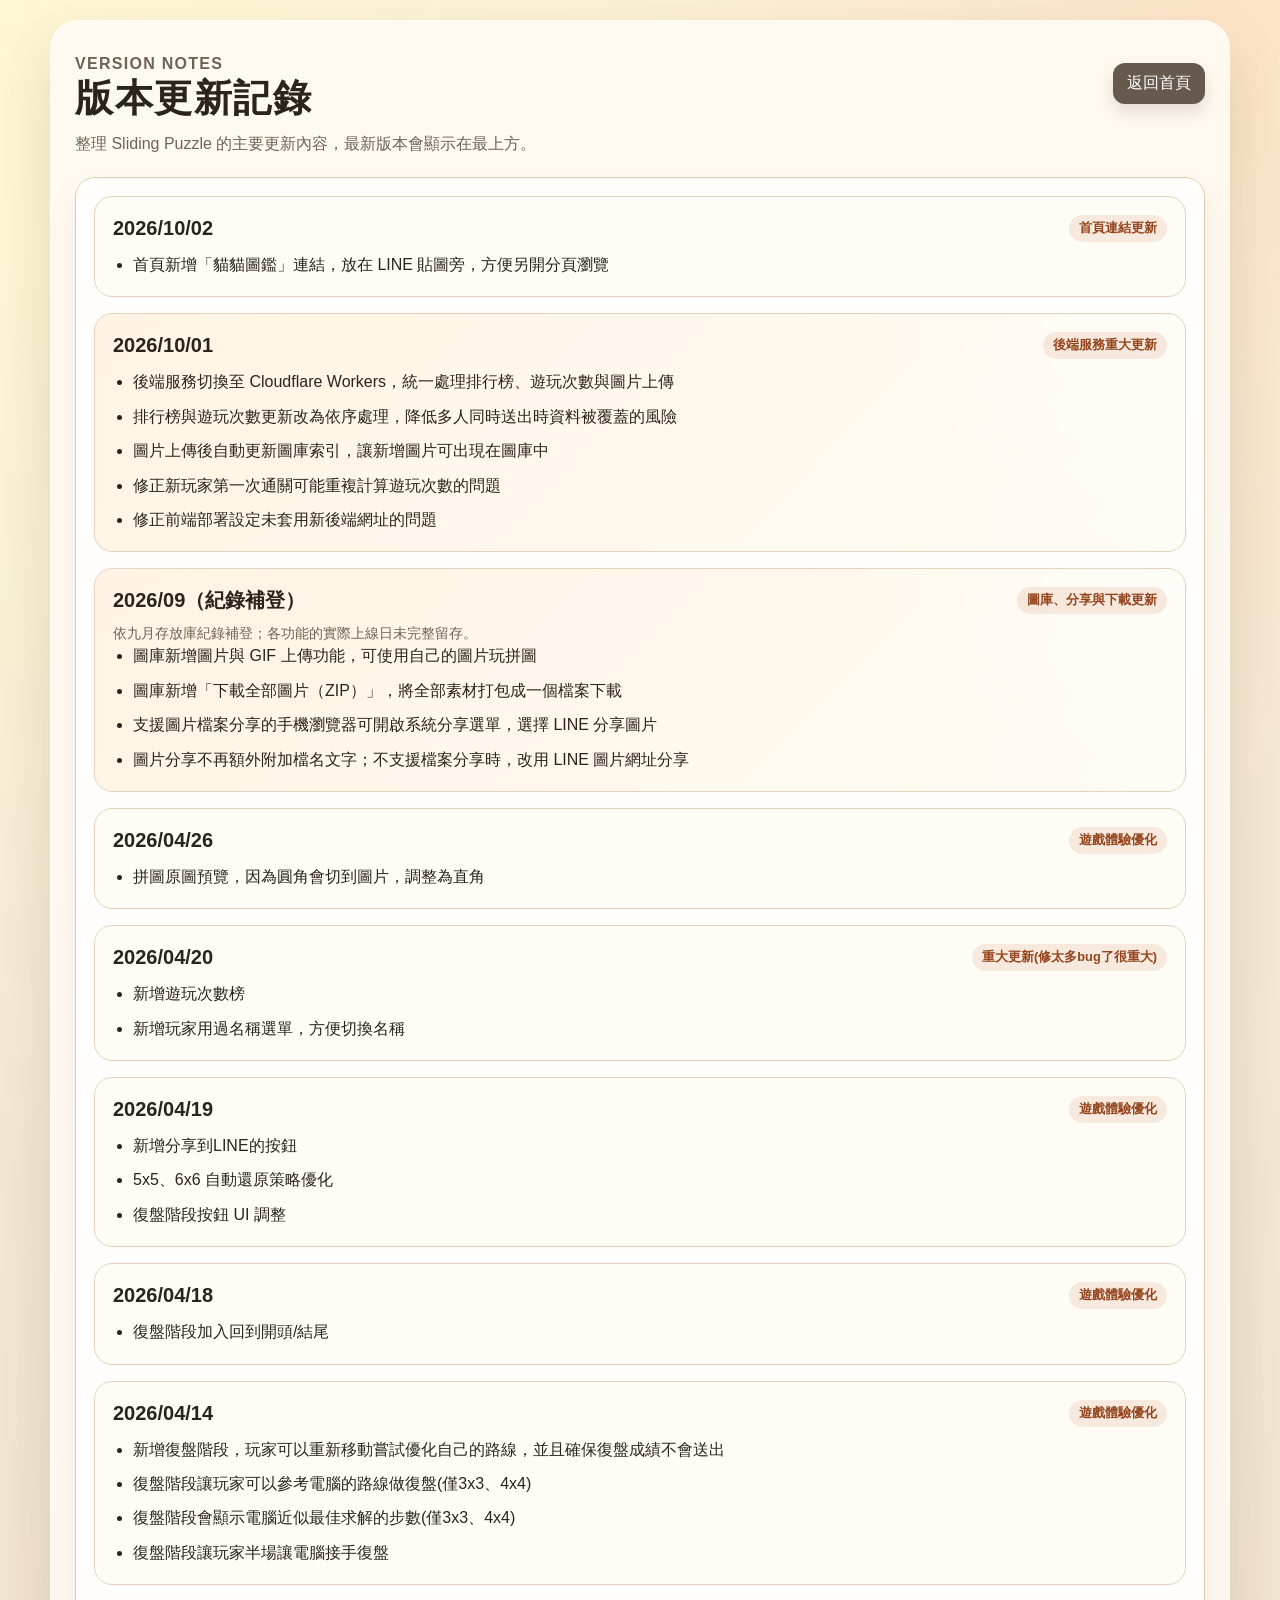
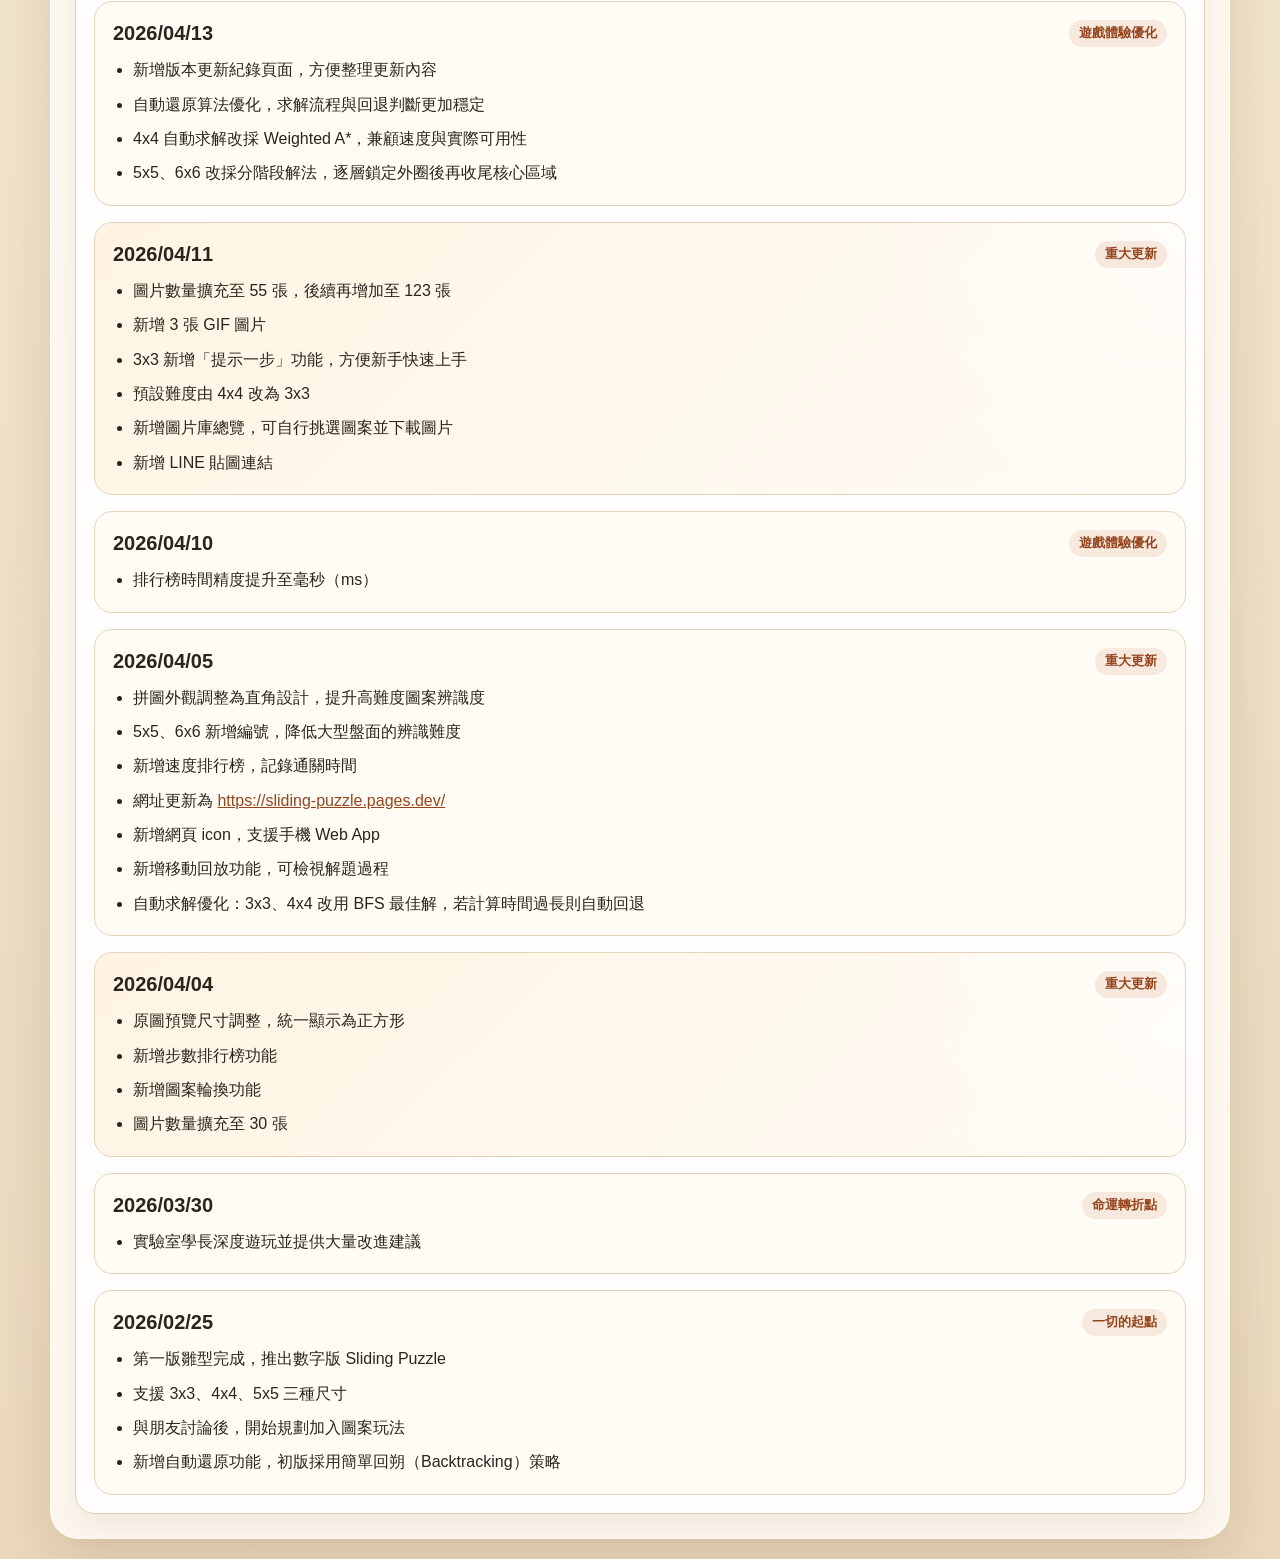
==== commit e426c78d: "Backfill major gallery and Worker release notes" ====
--- a/changelog.html
+++ b/changelog.html
@@ -27,6 +27,44 @@
       <div class="changelog-list">
         <article class="changelog-entry">
           <div class="changelog-heading">
+            <h2>2026/10/02</h2>
+            <span class="changelog-badge">首頁連結更新</span>
+          </div>
+          <ul class="changelog-items">
+            <li>首頁新增「貓貓圖鑑」連結，放在 LINE 貼圖旁，方便另開分頁瀏覽</li>
+          </ul>
+        </article>
+
+        <article class="changelog-entry changelog-entry-major">
+          <div class="changelog-heading">
+            <h2>2026/10/01</h2>
+            <span class="changelog-badge">後端服務重大更新</span>
+          </div>
+          <ul class="changelog-items">
+            <li>後端服務切換至 Cloudflare Workers，統一處理排行榜、遊玩次數與圖片上傳</li>
+            <li>排行榜與遊玩次數更新改為依序處理，降低多人同時送出時資料被覆蓋的風險</li>
+            <li>圖片上傳後自動更新圖庫索引，讓新增圖片可出現在圖庫中</li>
+            <li>修正新玩家第一次通關可能重複計算遊玩次數的問題</li>
+            <li>修正前端部署設定未套用新後端網址的問題</li>
+          </ul>
+        </article>
+
+        <article class="changelog-entry changelog-entry-major">
+          <div class="changelog-heading">
+            <h2>2026/09（紀錄補登）</h2>
+            <span class="changelog-badge">圖庫、分享與下載更新</span>
+          </div>
+          <p class="field-hint">依九月存放庫紀錄補登；各功能的實際上線日未完整留存。</p>
+          <ul class="changelog-items">
+            <li>圖庫新增圖片與 GIF 上傳功能，可使用自己的圖片玩拼圖</li>
+            <li>圖庫新增「下載全部圖片（ZIP）」，將全部素材打包成一個檔案下載</li>
+            <li>支援圖片檔案分享的手機瀏覽器可開啟系統分享選單，選擇 LINE 分享圖片</li>
+            <li>圖片分享不再額外附加檔名文字；不支援檔案分享時，改用 LINE 圖片網址分享</li>
+          </ul>
+        </article>
+
+        <article class="changelog-entry">
+          <div class="changelog-heading">
             <h2>2026/04/26</h2>
             <span class="changelog-badge">遊戲體驗優化</span>
           </div>
--- a/styles.css
+++ b/styles.css
@@ -196,6 +196,18 @@
   font-size: 1.1rem;
 }
 
+.gallery-header-actions {
+  display: flex;
+  align-items: center;
+  justify-content: flex-end;
+  flex-wrap: wrap;
+  gap: 10px;
+}
+
+.gallery-header-actions .button-link {
+  margin: 0;
+}
+
 .panel-actions {
   display: flex;
   flex-wrap: wrap;
@@ -717,7 +729,61 @@
   margin-top: 22px;
 }
 
+.gallery-upload-panel {
+  margin-top: 22px;
+}
+
+.gallery-upload-form {
+  display: flex;
+  flex-wrap: wrap;
+  align-items: end;
+  gap: 12px;
+  margin-top: 14px;
+}
+
+.gallery-upload-field {
+  display: grid;
+  gap: 7px;
+  min-width: min(100%, 320px);
+  color: var(--muted);
+  font-weight: 700;
+}
+
+.gallery-upload-field input {
+  max-width: 100%;
+  padding: 9px;
+  border: 1px solid #e2cfb4;
+  border-radius: 12px;
+  background: rgba(255, 255, 255, 0.82);
+  color: var(--ink);
+}
+
+.gallery-upload-status {
+  overflow-wrap: anywhere;
+}
+
 .gallery-status {
+  margin: 0;
+}
+
+.media-category + .media-category {
+  margin-top: 24px;
+  padding-top: 20px;
+  border-top: 1px solid #ead8bd;
+}
+
+.media-category-header {
+  display: flex;
+  align-items: baseline;
+  gap: 10px;
+}
+
+.media-category-header h3 {
+  margin: 0;
+  font-size: 1rem;
+}
+
+.media-category-count {
   margin: 0;
 }
 
